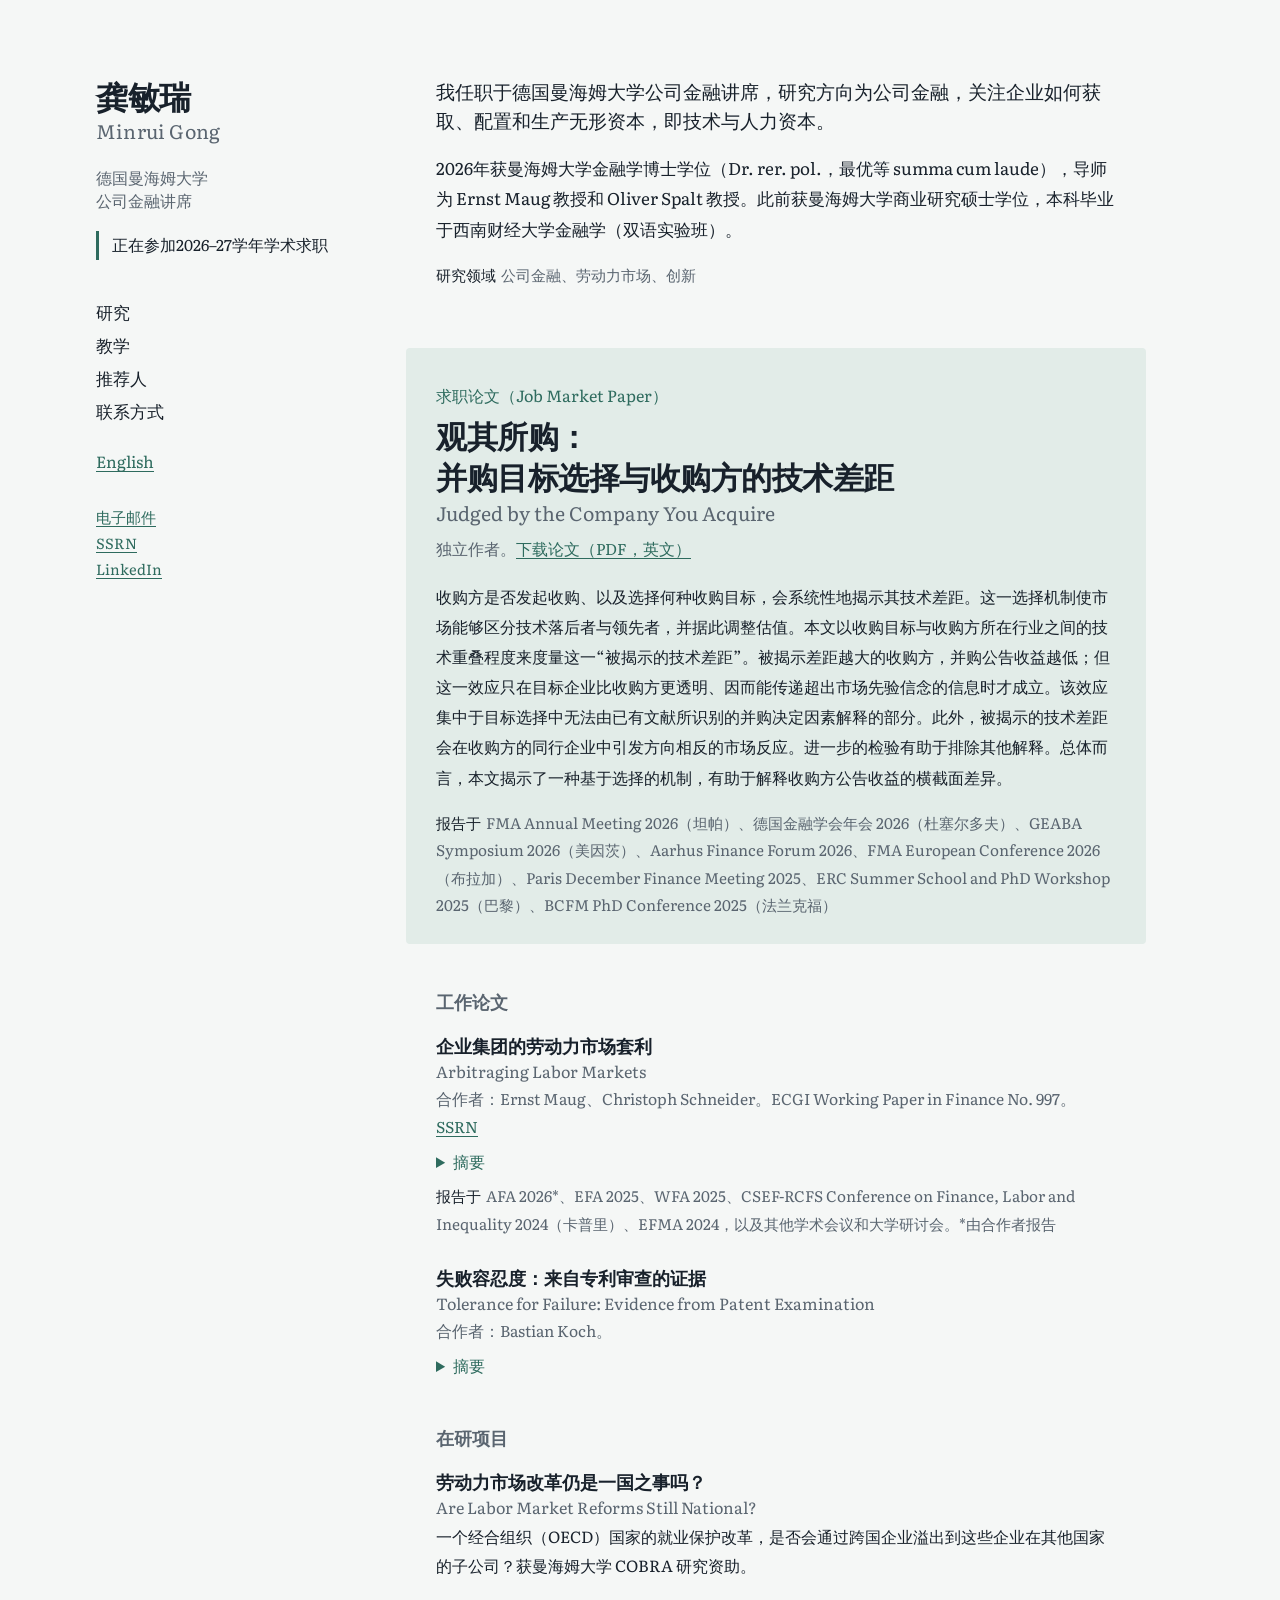
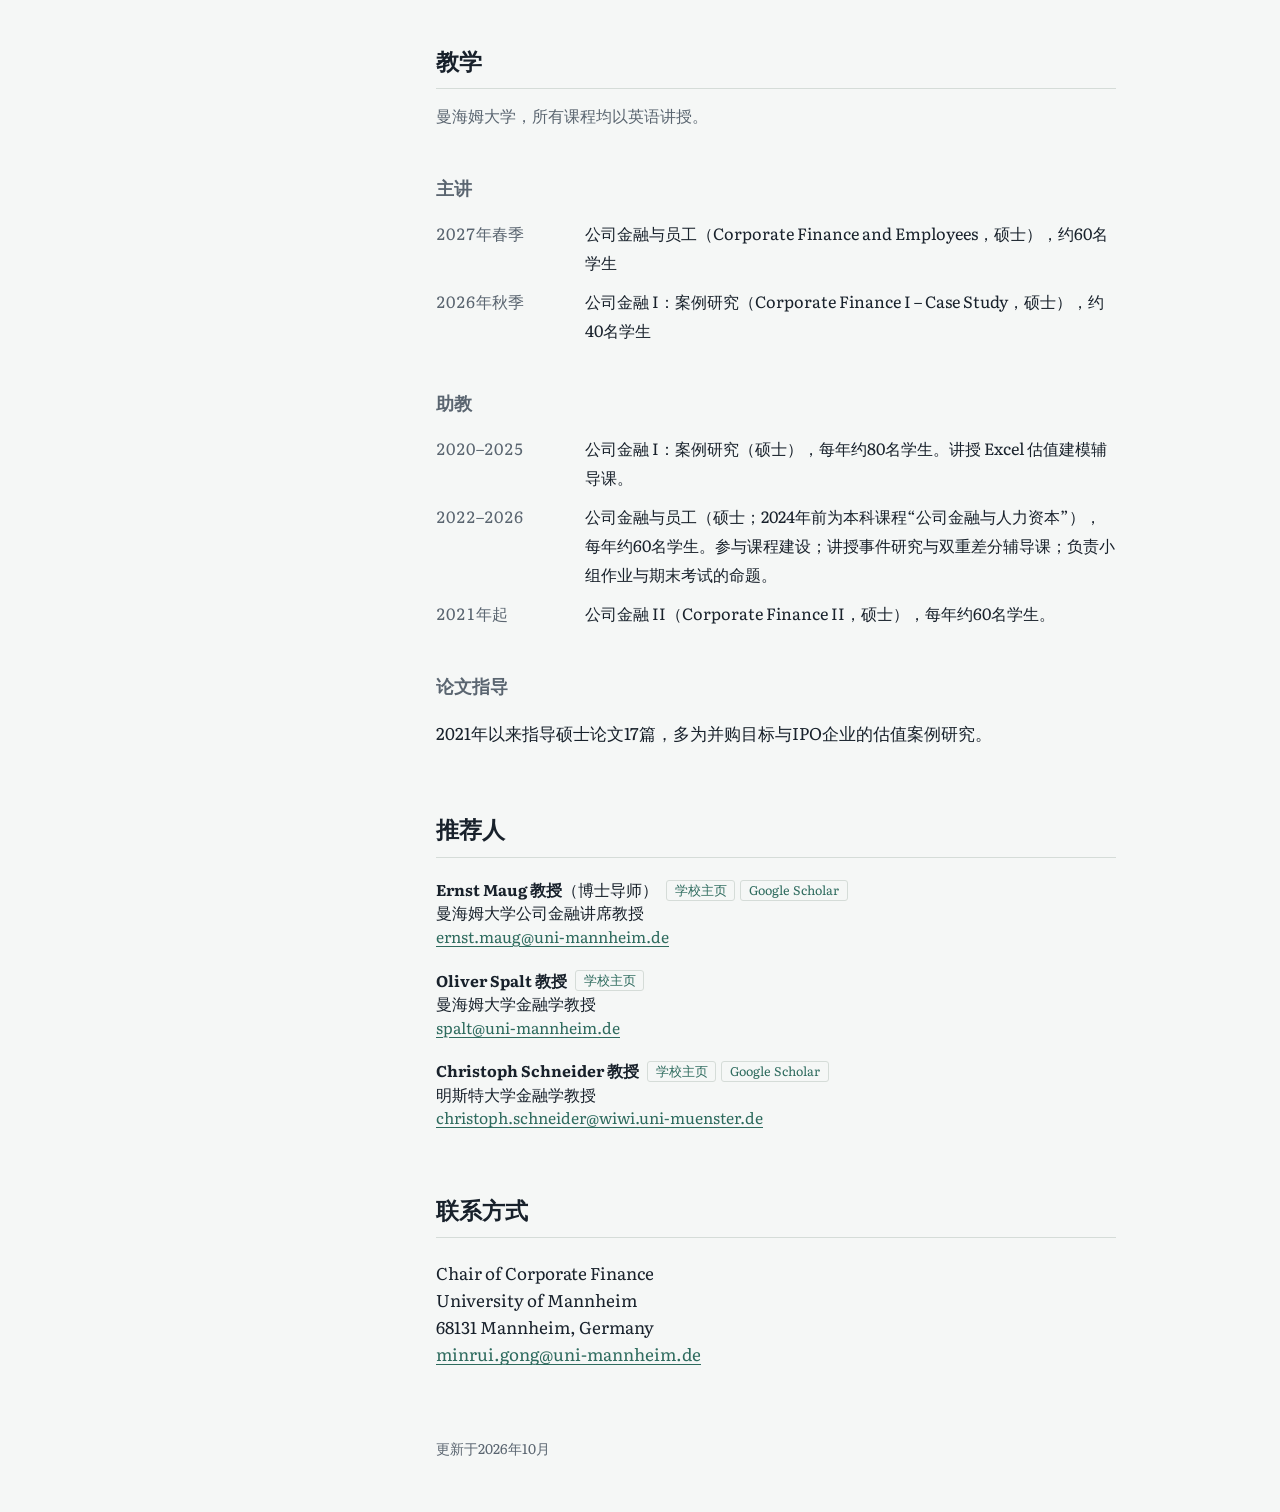
==== zh/index.html @ d91ee154 "References: show university page and Google Scholar as small tags Co-Authored-By: Claude Opus 5.5 <n" ====
<!doctype html>
<html lang="zh-Hans">
<head>
<meta charset="utf-8">
<meta name="viewport" content="width=device-width, initial-scale=1">
<title>龚敏瑞 Minrui Gong</title>
<meta name="description" content="龚敏瑞（Minrui Gong），德国曼海姆大学金融学博士，研究领域为公司金融、劳动力市场与创新。正在参加2026–27学年学术求职。">
<link rel="preload" href="../fonts/literata-roman.woff2" as="font" type="font/woff2" crossorigin>
<link rel="stylesheet" href="../style.css">
<link rel="alternate" hreflang="en" href="https://minruigong.com/">
<link rel="alternate" hreflang="zh-Hans" href="https://minruigong.com/zh/">
<link rel="icon" href="data:image/svg+xml,%3Csvg xmlns='http://www.w3.org/2000/svg' viewBox='0 0 32 32'%3E%3Crect width='32' height='32' rx='6' fill='%232E6B5E'/%3E%3Ctext x='16' y='22' font-family='Georgia,serif' font-size='17' fill='white' text-anchor='middle'%3EMG%3C/text%3E%3C/svg%3E">
</head>
<body>
<div class="page">

<header class="side">
  <h1 class="name">龚敏瑞 <span class="cjk" lang="en">Minrui Gong</span></h1>
  <p class="role">德国曼海姆大学<br>公司金融讲席</p>
  <p class="market">正在参加2026–27学年学术求职</p>
  <nav aria-label="页面导航">
    <ul>
      <li><a href="#research">研究</a></li>
      <li><a href="#teaching">教学</a></li>
      <li><a href="#references">推荐人</a></li>
      <li><a href="#contact">联系方式</a></li>
    </ul>
  </nav>
  <p class="lang"><a href="../" lang="en" hreflang="en">English</a></p>
  <ul class="links">
    <li><a href="mailto:minrui.gong@uni-mannheim.de">电子邮件</a></li>
    <li><a href="https://papers.ssrn.com/sol3/cf_dev/AbsByAuth.cfm?per_id=6864625">SSRN</a></li>
    <li><a href="https://www.linkedin.com/in/minrui-gong-683091206/">LinkedIn</a></li>
  </ul>
</header>

<main>

<section class="about" aria-label="简介">
  <p>我任职于德国曼海姆大学公司金融讲席，研究方向为公司金融，关注企业如何获取、配置和生产无形资本，即技术与人力资本。</p>
  <p>2026年获曼海姆大学金融学博士学位（Dr. rer. pol.，最优等 summa cum laude），导师为 Ernst Maug 教授和 Oliver Spalt 教授。此前获曼海姆大学商业研究硕士学位，本科毕业于西南财经大学金融学（双语实验班）。</p>
  <p class="fields"><span>研究领域</span>公司金融、劳动力市场、创新</p>
</section>

<section id="research" aria-labelledby="h-research">
  <h2 id="h-research" class="visually-hidden">研究</h2>

  <article class="jmp">
    <p class="jmp-tag">求职论文（Job Market Paper）</p>
    <h3 class="jmp-title"><a href="../jmp.pdf">观其所购：<br>并购目标选择与收购方的技术差距<span class="title-en" lang="en">Judged by the Company You Acquire</span></a></h3>
    <p class="paper-meta">独立作者。<a href="../jmp.pdf">下载论文（PDF，英文）</a></p>
    <p class="abstract">收购方是否发起收购、以及选择何种收购目标，会系统性地揭示其技术差距。这一选择机制使市场能够区分技术落后者与领先者，并据此调整估值。本文以收购目标与收购方所在行业之间的技术重叠程度来度量这一“被揭示的技术差距”。被揭示差距越大的收购方，并购公告收益越低；但这一效应只在目标企业比收购方更透明、因而能传递超出市场先验信念的信息时才成立。该效应集中于目标选择中无法由已有文献所识别的并购决定因素解释的部分。此外，被揭示的技术差距会在收购方的同行企业中引发方向相反的市场反应。进一步的检验有助于排除其他解释。总体而言，本文揭示了一种基于选择的机制，有助于解释收购方公告收益的横截面差异。</p>
    <p class="presented"><span>报告于</span>FMA Annual Meeting 2026（坦帕）、德国金融学会年会 2026（杜塞尔多夫）、GEABA Symposium 2026（美因茨）、Aarhus Finance Forum 2026、FMA European Conference 2026（布拉加）、Paris December Finance Meeting 2025、ERC Summer School and PhD Workshop 2025（巴黎）、BCFM PhD Conference 2025（法兰克福）</p>
  </article>

  <h3 class="group">工作论文</h3>

  <article class="paper">
    <h4><a href="https://papers.ssrn.com/sol3/papers.cfm?abstract_id=4885764">企业集团的劳动力市场套利<span class="title-en" lang="en">Arbitraging Labor Markets</span></a></h4>
    <p class="paper-meta">合作者：Ernst Maug、Christoph Schneider。ECGI Working Paper in Finance No. 997。<a href="https://papers.ssrn.com/sol3/papers.cfm?abstract_id=4885764">SSRN</a></p>
    <details>
      <summary>摘要</summary>
      <p>本文为企业在同一国家内多地经营提出了一个新的解释。研究发现，当同一企业集团中位于其他地方劳动力市场的成员企业能提供更好的劳动力供给、企业需求与当地劳动力之间更好的匹配以及更低的劳动力成本时，企业会将业务转移出去，自身增长也随之放缓。前两个因素比成本更为重要；因此，企业集团主要着眼于获取人力资本。业务转移集中于资产有形性较低的行业、高技能岗位以及管理职能分散的企业集团。地方劳动力市场条件的重要性与集聚经济相当，且与之相互独立。企业集团主要在各地之间转移的是岗位，而非员工。由此，它们在地方劳动力市场之间进行“套利”。</p>
    </details>
    <p class="presented"><span>报告于</span>AFA 2026*、EFA 2025、WFA 2025、CSEF-RCFS Conference on Finance, Labor and Inequality 2024（卡普里）、EFMA 2024，以及其他学术会议和大学研讨会。*由合作者报告</p>
  </article>

  <article class="paper">
    <h4>失败容忍度：来自专利审查的证据<span class="title-en" lang="en">Tolerance for Failure: Evidence from Patent Examination</span></h4>
    <p class="paper-meta">合作者：Bastian Koch。</p>
    <details>
      <summary>摘要</summary>
      <p>本文基于企业的专利申请历史，提出一种新的企业层面失败容忍度度量：在专利审查中，企业所能承受、且不致终止其创新序列的最大保护范围损失。失败容忍度更高的企业，其专利价值更高、被引次数更多、复杂程度更高，但失败的可能性也更大。与此同时，这些企业申请的专利更少、雇用的发明人更少，因此失败容忍度与创新总产出之间的关系并不确定。利用发明人跳槽事件，本文提供了因果证据，表明更高的失败容忍度能提升发明人的生产率。</p>
    </details>
  </article>

  <h3 class="group">在研项目</h3>

  <article class="paper">
    <h4>劳动力市场改革仍是一国之事吗？<span class="title-en" lang="en">Are Labor Market Reforms Still National?</span></h4>
    <p class="paper-short">一个经合组织（OECD）国家的就业保护改革，是否会通过跨国企业溢出到这些企业在其他国家的子公司？获曼海姆大学 COBRA 研究资助。</p>
  </article>
</section>

<section id="teaching" aria-labelledby="h-teaching">
  <h2 id="h-teaching">教学</h2>
  <p class="note">曼海姆大学，所有课程均以英语讲授。</p>

  <h3 class="group">主讲</h3>
  <dl class="entries">
    <dt>2027年春季</dt>
    <dd>公司金融与员工（Corporate Finance and Employees，硕士），约60名学生</dd>
    <dt>2026年秋季</dt>
    <dd>公司金融 I：案例研究（Corporate Finance I – Case Study，硕士），约40名学生</dd>
  </dl>

  <h3 class="group">助教</h3>
  <dl class="entries">
    <dt>2020–2025</dt>
    <dd>公司金融 I：案例研究（硕士），每年约80名学生。讲授 Excel 估值建模辅导课。</dd>
    <dt>2022–2026</dt>
    <dd>公司金融与员工（硕士；2024年前为本科课程“公司金融与人力资本”），每年约60名学生。参与课程建设；讲授事件研究与双重差分辅导课；负责小组作业与期末考试的命题。</dd>
    <dt>2021年起</dt>
    <dd>公司金融 II（Corporate Finance II，硕士），每年约60名学生。</dd>
  </dl>

  <h3 class="group">论文指导</h3>
  <p>2021年以来指导硕士论文17篇，多为并购目标与IPO企业的估值案例研究。</p>
</section>

<section id="references" aria-labelledby="h-references">
  <h2 id="h-references">推荐人</h2>
  <ul class="refs">
    <li>
      <strong>Ernst Maug 教授</strong>（博士导师） <span class="tags"><a class="tag" href="https://www.bwl.uni-mannheim.de/en/maug/team/prof-ernst-maug-phd/">学校主页</a><a class="tag" href="https://scholar.google.com/citations?user=LzCAT28AAAAJ&amp;hl=en">Google Scholar</a></span><br>
      曼海姆大学公司金融讲席教授<br>
      <a href="mailto:ernst.maug@uni-mannheim.de">ernst.maug@uni-mannheim.de</a>
    </li>
    <li>
      <strong>Oliver Spalt 教授</strong> <span class="tags"><a class="tag" href="https://www.bwl.uni-mannheim.de/en/spalt/team/prof-dr-oliver-spalt/">学校主页</a></span><br>
      曼海姆大学金融学教授<br>
      <a href="mailto:spalt@uni-mannheim.de">spalt@uni-mannheim.de</a>
    </li>
    <li>
      <strong>Christoph Schneider 教授</strong> <span class="tags"><a class="tag" href="https://www.wiwi.uni-muenster.de/fcm/en/card_21365/christoph-schneider">学校主页</a><a class="tag" href="https://scholar.google.com/citations?user=hVH-qeEAAAAJ&amp;hl=en">Google Scholar</a></span><br>
      明斯特大学金融学教授<br>
      <a href="mailto:christoph.schneider@wiwi.uni-muenster.de">christoph.schneider@wiwi.uni-muenster.de</a>
    </li>
  </ul>
</section>

<section id="contact" aria-labelledby="h-contact">
  <h2 id="h-contact">联系方式</h2>
  <address lang="en">
    Chair of Corporate Finance<br>
    University of Mannheim<br>
    68131 Mannheim, Germany<br>
    <a href="mailto:minrui.gong@uni-mannheim.de">minrui.gong@uni-mannheim.de</a>
  </address>
</section>

<footer>更新于2026年10月</footer>
</main>
</div>
</body>
</html>
---- style.css ----
/* Fonts are hosted on this site (no Google Fonts: they are blocked in mainland China). */
@font-face {
  font-family: "Literata";
  src: url("fonts/literata-roman.woff2") format("woff2");
  font-weight: 200 900;
  font-style: normal;
  font-display: swap;
}
@font-face {
  font-family: "Literata";
  src: url("fonts/literata-italic.woff2") format("woff2");
  font-weight: 200 900;
  font-style: italic;
  font-display: swap;
}

:root {
  --paper: #F5F7F6;
  --ink: #18212B;
  --muted: #5A6570;
  --rule: #D5DCD8;
  --jade: #2E6B5E;
  --jade-soft: #E2ECE8;
  --serif: "Literata", "Noto Serif SC", "Songti SC", "SimSun", Georgia, serif;
}
@media (prefers-color-scheme: dark) {
  :root {
    --paper: #151B20;
    --ink: #E3E8E6;
    --muted: #9AA6AE;
    --rule: #2D3740;
    --jade: #7FBFAE;
    --jade-soft: #1D2B2A;
  }
}

* { box-sizing: border-box; }

html { font-size: 106.25%; } /* 17px */
body {
  margin: 0;
  background: var(--paper);
  color: var(--ink);
  font-family: var(--serif);
  font-size: 1rem;
  line-height: 1.62;
  font-optical-sizing: auto;
  -webkit-text-size-adjust: 100%;
}

a { color: var(--jade); text-decoration-thickness: 1px; text-underline-offset: 0.18em; }
a:hover { text-decoration-thickness: 2px; }
a:focus-visible, summary:focus-visible { outline: 2px solid var(--jade); outline-offset: 3px; border-radius: 2px; }

.visually-hidden {
  position: absolute; width: 1px; height: 1px; overflow: hidden;
  clip: rect(0 0 0 0); white-space: nowrap;
}

/* Layout: a quiet column on the left, the papers on the right. */
.page {
  max-width: 68rem;
  margin: 0 auto;
  padding: 4.5rem 2rem 3rem;
  display: grid;
  grid-template-columns: 15rem minmax(0, 40rem);
  column-gap: 5rem;
}

.side { position: sticky; top: 4.5rem; align-self: start; }

.name {
  margin: 0;
  font-size: 1.9rem;
  line-height: 1.15;
  font-weight: 600;
  letter-spacing: -0.01em;
}
.name .cjk {
  display: block;
  margin-top: 0.35rem;
  font-size: 1.15rem;
  font-weight: 400;
  letter-spacing: 0.12em;
  color: var(--muted);
}
.role { margin: 1.4rem 0 0; color: var(--muted); font-size: 0.92rem; line-height: 1.5; }
.market {
  margin: 1.1rem 0 0;
  padding-left: 0.75rem;
  border-left: 3px solid var(--jade);
  font-size: 0.92rem;
  font-style: italic;
}

.side nav ul, .links { list-style: none; margin: 0; padding: 0; }
.side nav { margin-top: 2.2rem; }
.side nav li { margin: 0.15rem 0; }
.side nav a { color: var(--ink); text-decoration: none; }
.side nav a:hover { color: var(--jade); }
.lang { margin: 1.2rem 0 0; font-size: 0.95rem; }
.links { margin-top: 1.6rem; font-size: 0.86rem; line-height: 1.8; overflow-wrap: anywhere; }

main { min-width: 0; }

.about p { margin: 0 0 1rem; }
.about p:first-child { font-size: 1.12rem; line-height: 1.55; }
.fields, .presented { color: var(--muted); font-size: 0.9rem; }
.fields span, .presented span { font-style: italic; color: var(--ink); margin-right: 0.35em; }

section { margin-top: 3.5rem; }
section.about { margin-top: 0; }

h2 {
  margin: 0 0 1.2rem;
  font-size: 1.35rem;
  font-weight: 600;
  padding-bottom: 0.4rem;
  border-bottom: 1px solid var(--rule);
}
h3.group {
  margin: 2.4rem 0 0.9rem;
  font-size: 1.05rem;
  font-weight: 600;
  color: var(--muted);
}

/* The job market paper is the one loud element on the page. */
.jmp {
  margin: 0 -1.75rem;
  padding: 1.9rem 1.75rem 1.5rem;
  background: var(--jade-soft);
  border-radius: 4px;
}
.jmp-tag { margin: 0; font-style: italic; color: var(--jade); font-size: 0.95rem; }
.jmp-title {
  margin: 0.3rem 0 0.6rem;
  font-size: 2.15rem;
  line-height: 1.12;
  font-weight: 650;
  letter-spacing: -0.015em;
  text-wrap: balance;
}
.jmp-title a { color: var(--ink); text-decoration: none; }
.jmp-title a:hover { color: var(--jade); }
.jmp .abstract { margin: 1rem 0; font-size: 0.96rem; line-height: 1.68; hyphens: auto; }
.jmp .presented { margin: 0; }

.paper-meta { margin: 0; font-size: 0.92rem; color: var(--muted); }

.paper { margin-bottom: 1.6rem; }
.paper h4 { margin: 0 0 0.15rem; font-size: 1.08rem; font-weight: 600; line-height: 1.35; }
.paper h4 a { color: var(--ink); text-decoration: none; }
.paper h4 a:hover { color: var(--jade); }
.paper .presented { margin: 0.35rem 0 0; }
.paper-short { margin: 0.2rem 0 0; font-size: 0.95rem; }

details { margin-top: 0.35rem; font-size: 0.95rem; }
summary { cursor: pointer; color: var(--jade); width: fit-content; }
details p { margin: 0.5rem 0 0.4rem; line-height: 1.66; hyphens: auto; }

.note { margin: -0.4rem 0 0; color: var(--muted); font-size: 0.92rem; }

.entries {
  display: grid;
  grid-template-columns: 7.5rem 1fr;
  gap: 0.55rem 1.25rem;
  margin: 0;
  font-size: 0.96rem;
}
.entries dt { color: var(--muted); font-variant-numeric: tabular-nums; }
.entries dd { margin: 0; }

.refs {
  list-style: none; margin: 0; padding: 0;
  display: grid; gap: 1.2rem;
  font-size: 0.92rem; line-height: 1.5;
}
.refs a { overflow-wrap: anywhere; }
.tags { display: inline-flex; flex-wrap: wrap; gap: 0.3rem; margin-left: 0.3rem; vertical-align: 0.08em; }
.tag {
  font-size: 0.74rem; line-height: 1.5;
  padding: 0 0.45rem;
  border: 1px solid var(--rule);
  border-radius: 3px;
  color: var(--jade);
  text-decoration: none;
  white-space: nowrap;
}
.tag:hover { border-color: var(--jade); background: var(--jade-soft); }

address { font-style: normal; line-height: 1.6; }

footer { margin-top: 4rem; font-size: 0.82rem; color: var(--muted); }

/* Chinese page: Latin text stays in Literata; Chinese falls back to the reader's system sans-serif,
   which reads better on screen than system Songti (e.g. SimSun on Windows). */
html:lang(zh-Hans) body {
  font-family: "Literata", "PingFang SC", "Hiragino Sans GB", "Microsoft YaHei", "Noto Sans SC", "Source Han Sans SC", sans-serif;
  line-height: 1.8;
  text-align: left;
}
html:lang(zh-Hans) .jmp .abstract, html:lang(zh-Hans) details p { line-height: 1.85; hyphens: manual; }
/* Slanted Chinese characters look broken, so labels stay upright on the Chinese page. */
html:lang(zh-Hans) .jmp-tag, html:lang(zh-Hans) .market,
html:lang(zh-Hans) .fields span, html:lang(zh-Hans) .presented span { font-style: normal; }
html:lang(zh-Hans) .name .cjk { letter-spacing: 0.01em; }
html:lang(zh-Hans) .jmp-title { font-size: 1.85rem; line-height: 1.3; }
.title-en { display: block; margin-top: 0.2rem; font-size: 0.62em; font-weight: 400; color: var(--muted); letter-spacing: 0; }
.paper h4 .title-en { font-size: 0.88em; }

/* Phones and narrow windows: one column, the sidebar becomes a header. */
@media (max-width: 52rem) {
  .page { display: block; padding: 2.25rem 1rem 2rem; }
  .side { position: static; margin-bottom: 2.25rem; }
  .name { font-size: 1.7rem; }
  .side nav { margin-top: 1.2rem; }
  .side nav ul { display: flex; flex-wrap: wrap; gap: 0.2rem 1.1rem; }
  .links { margin-top: 0.8rem; }
  .jmp { margin: 0 -1rem; padding: 1.5rem 1rem 1.25rem; border-radius: 0; }
  .jmp-title { font-size: 1.75rem; }
  .entries { grid-template-columns: 1fr; gap: 0.1rem; }
  .entries dd { margin-bottom: 0.7rem; }
}

@media print {
  .side nav, details summary { display: none; }
  details p { display: block; }
  .page { display: block; }
}
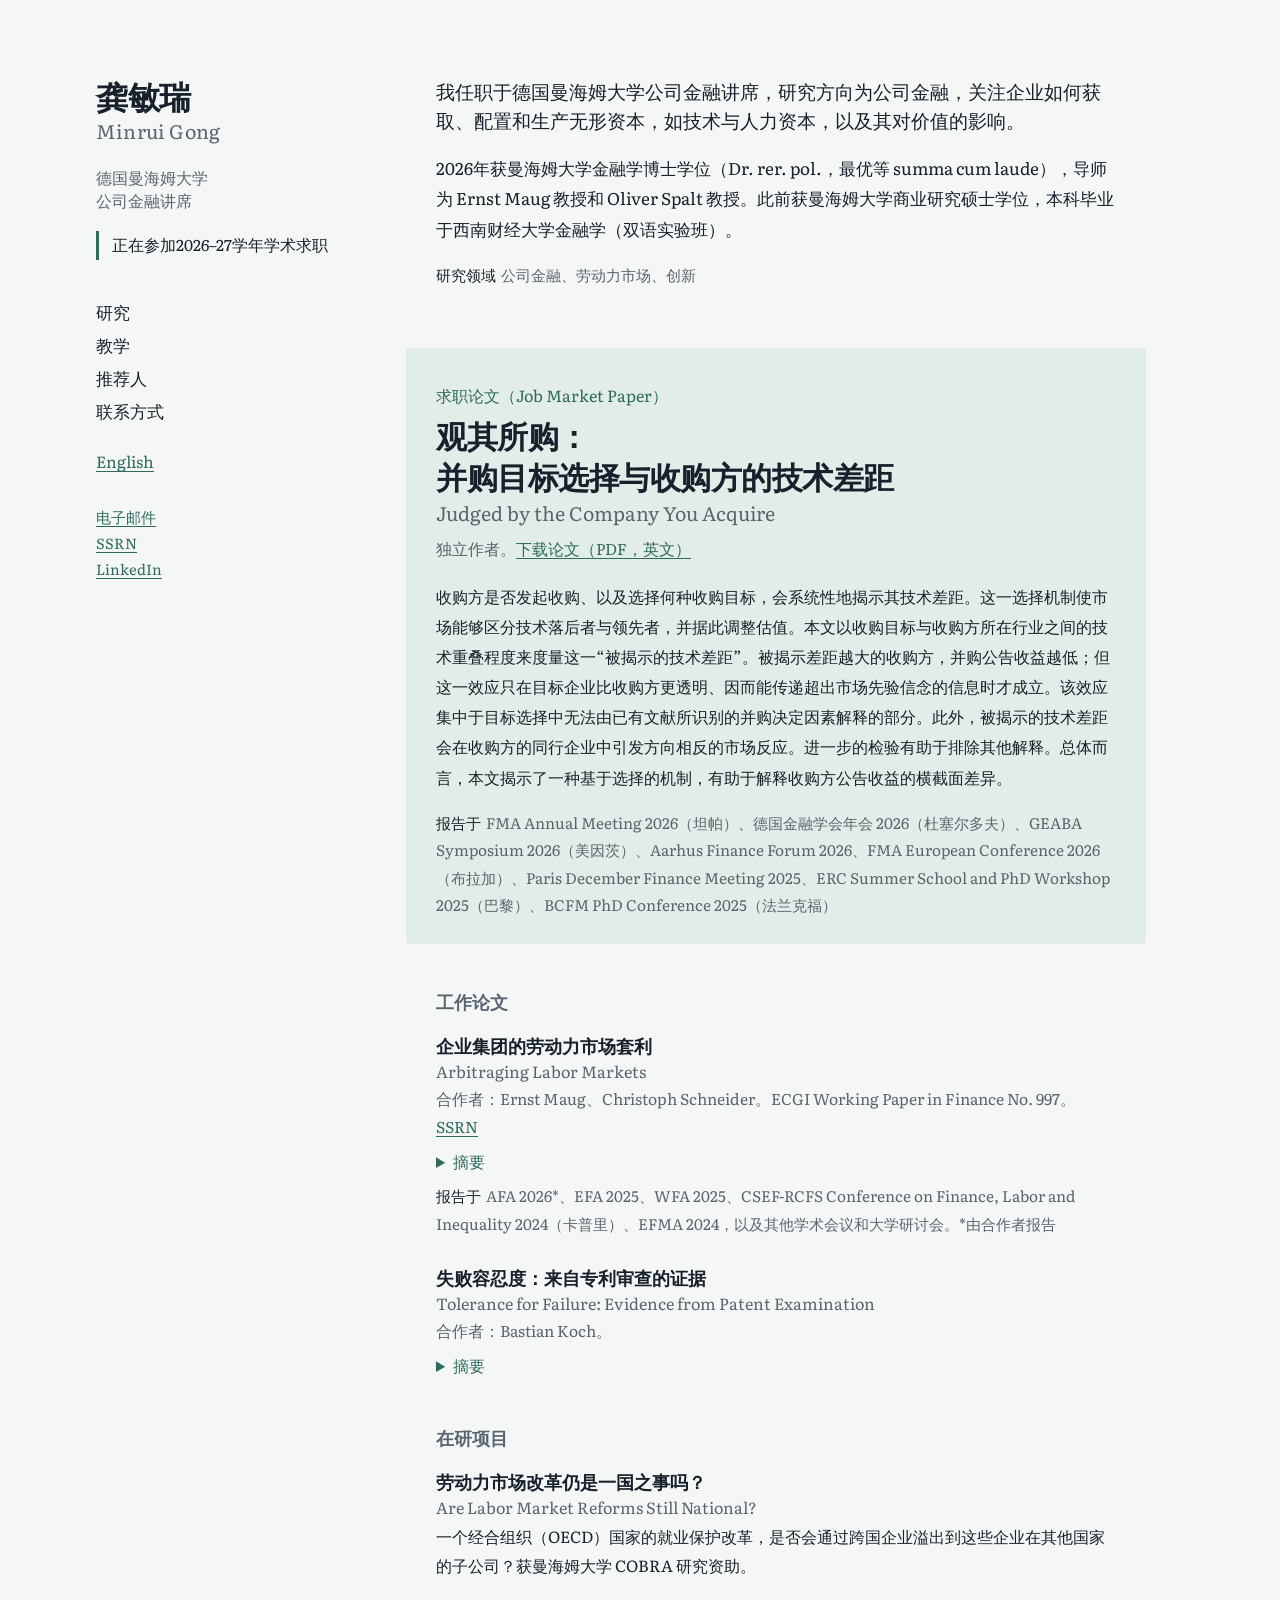
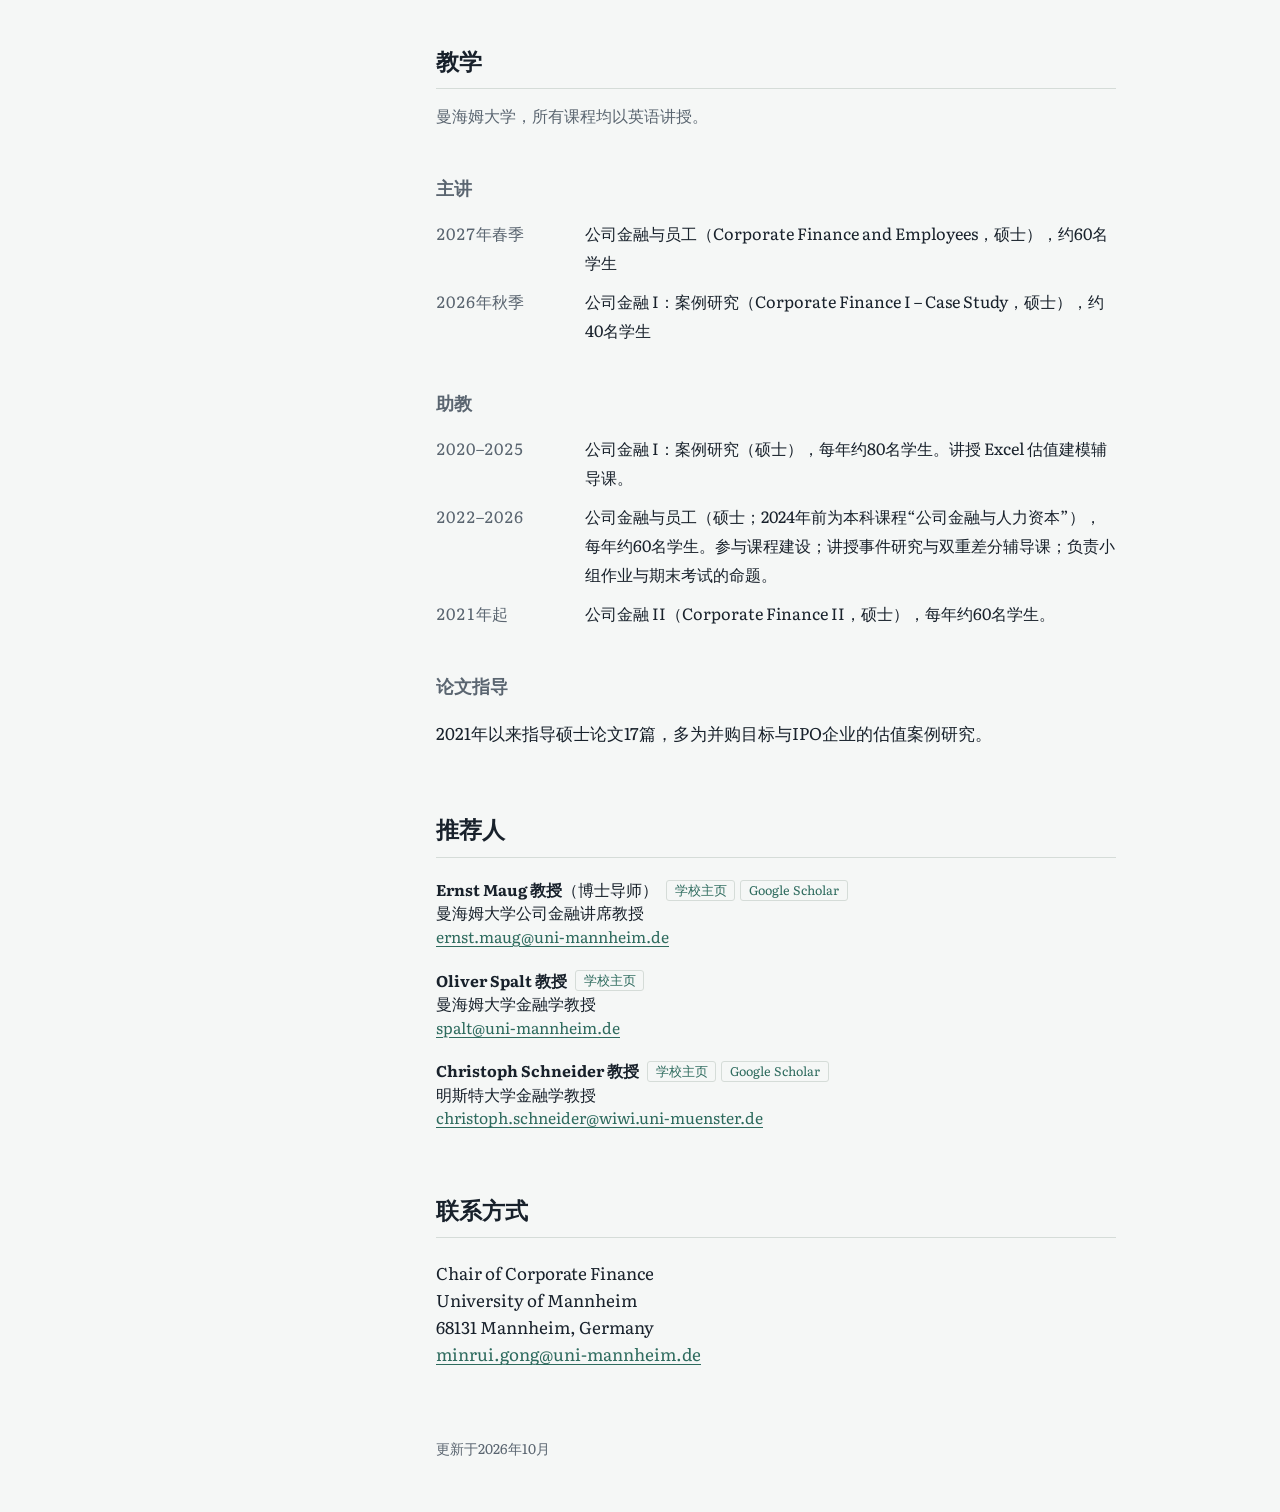
==== commit 861efb50: "Revise research summary (both languages) Co-Authored-By: Claude Opus 5.5 <noreply@anthropic.com> Cla" ====
--- a/zh/index.html
+++ b/zh/index.html
@@ -37,7 +37,7 @@
 <main>
 
 <section class="about" aria-label="简介">
-  <p>我任职于德国曼海姆大学公司金融讲席，研究方向为公司金融，关注企业如何获取、配置和生产无形资本，即技术与人力资本。</p>
+  <p>我任职于德国曼海姆大学公司金融讲席，研究方向为公司金融，关注企业如何获取、配置和生产无形资本，如技术与人力资本，以及其对价值的影响。</p>
   <p>2026年获曼海姆大学金融学博士学位（Dr. rer. pol.，最优等 summa cum laude），导师为 Ernst Maug 教授和 Oliver Spalt 教授。此前获曼海姆大学商业研究硕士学位，本科毕业于西南财经大学金融学（双语实验班）。</p>
   <p class="fields"><span>研究领域</span>公司金融、劳动力市场、创新</p>
 </section>
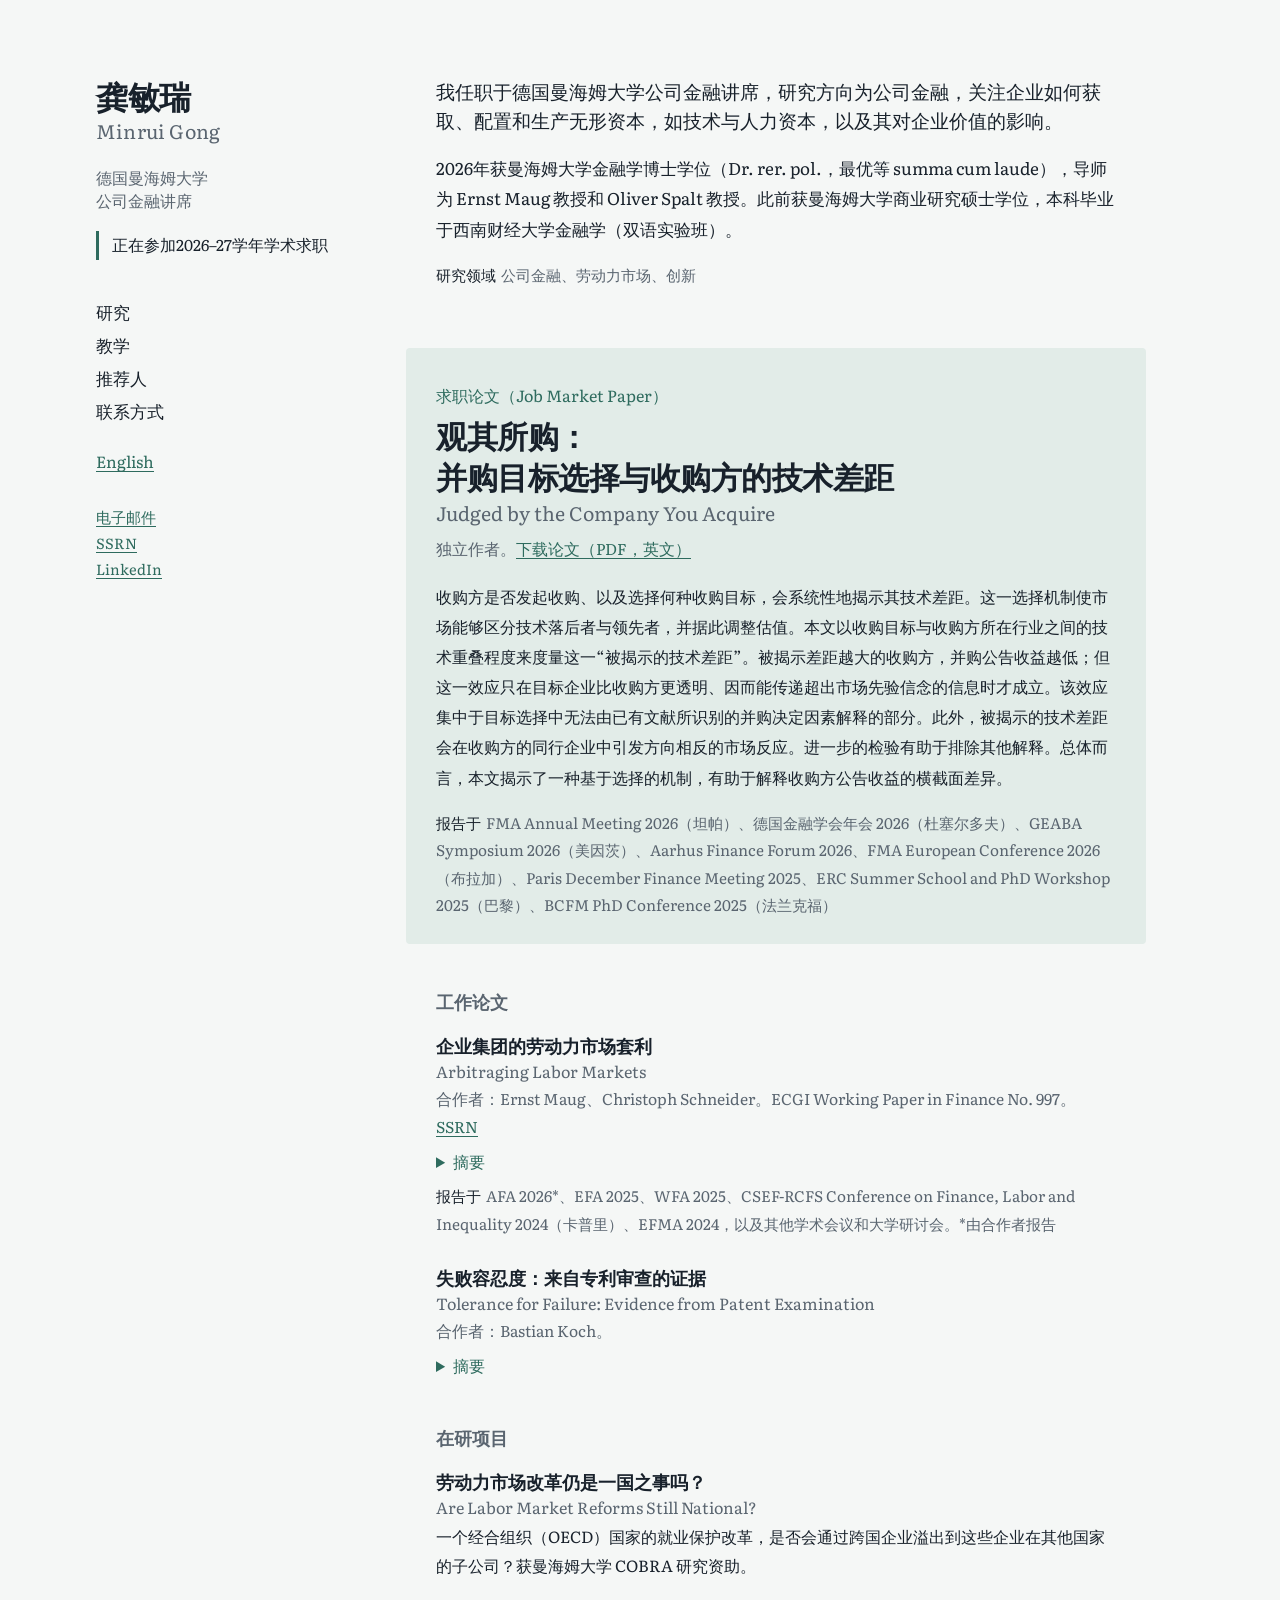
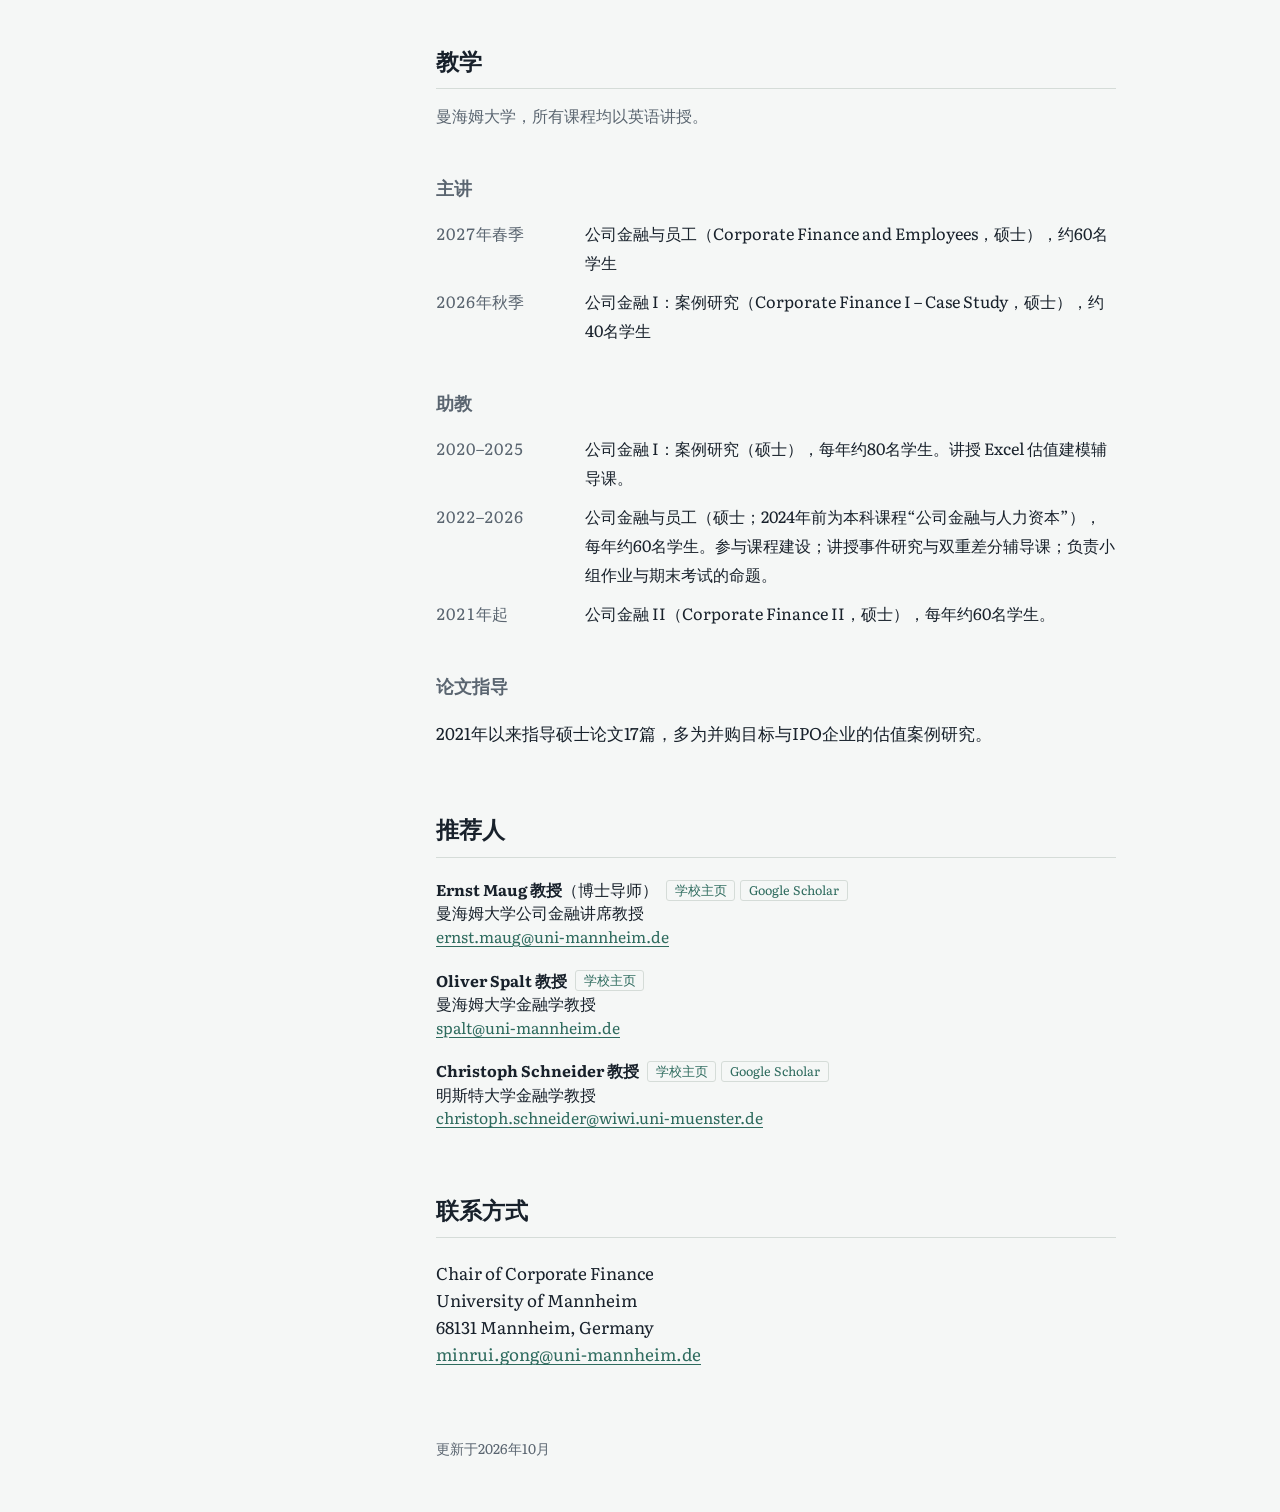
==== commit 71b5ff8c: "Research summary: name firm value explicitly Co-Authored-By: Claude Opus 5.5 <noreply@anthropic.com>" ====
--- a/zh/index.html
+++ b/zh/index.html
@@ -37,7 +37,7 @@
 <main>
 
 <section class="about" aria-label="简介">
-  <p>我任职于德国曼海姆大学公司金融讲席，研究方向为公司金融，关注企业如何获取、配置和生产无形资本，如技术与人力资本，以及其对价值的影响。</p>
+  <p>我任职于德国曼海姆大学公司金融讲席，研究方向为公司金融，关注企业如何获取、配置和生产无形资本，如技术与人力资本，以及其对企业价值的影响。</p>
   <p>2026年获曼海姆大学金融学博士学位（Dr. rer. pol.，最优等 summa cum laude），导师为 Ernst Maug 教授和 Oliver Spalt 教授。此前获曼海姆大学商业研究硕士学位，本科毕业于西南财经大学金融学（双语实验班）。</p>
   <p class="fields"><span>研究领域</span>公司金融、劳动力市场、创新</p>
 </section>
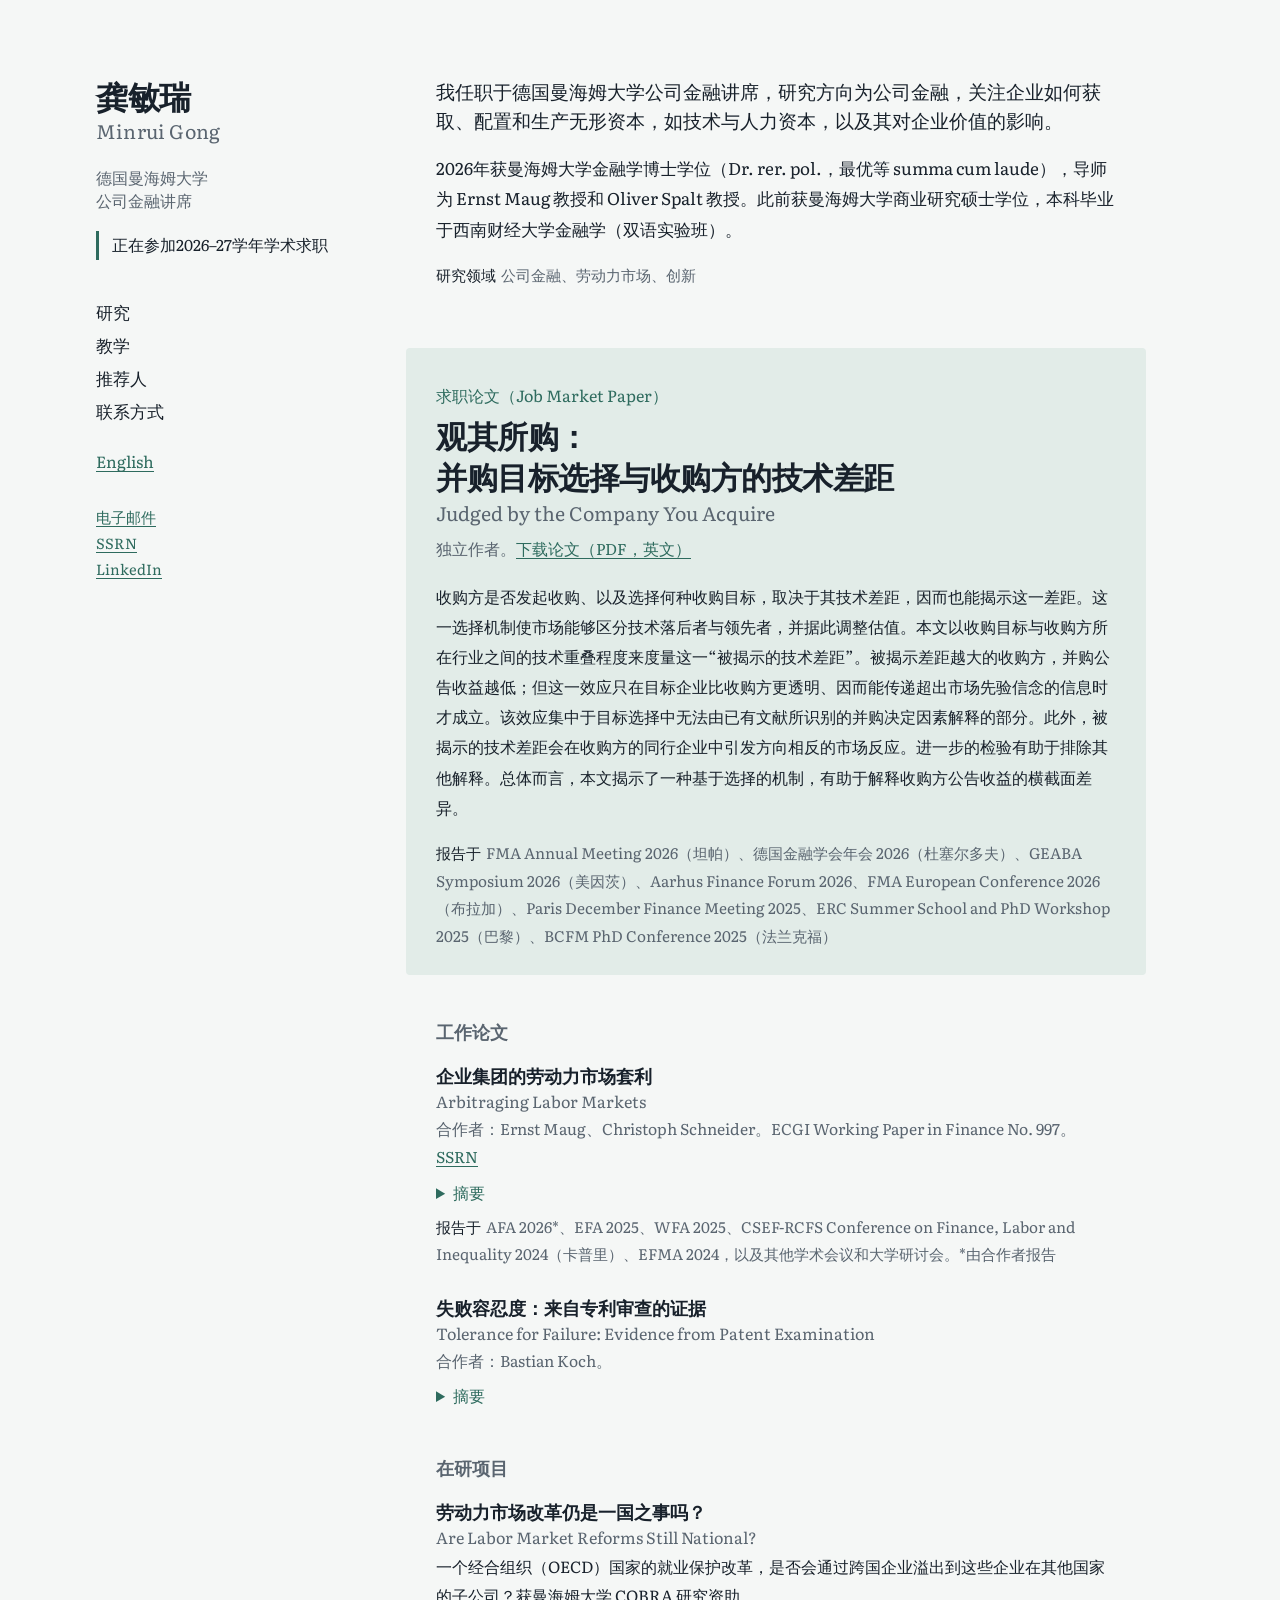
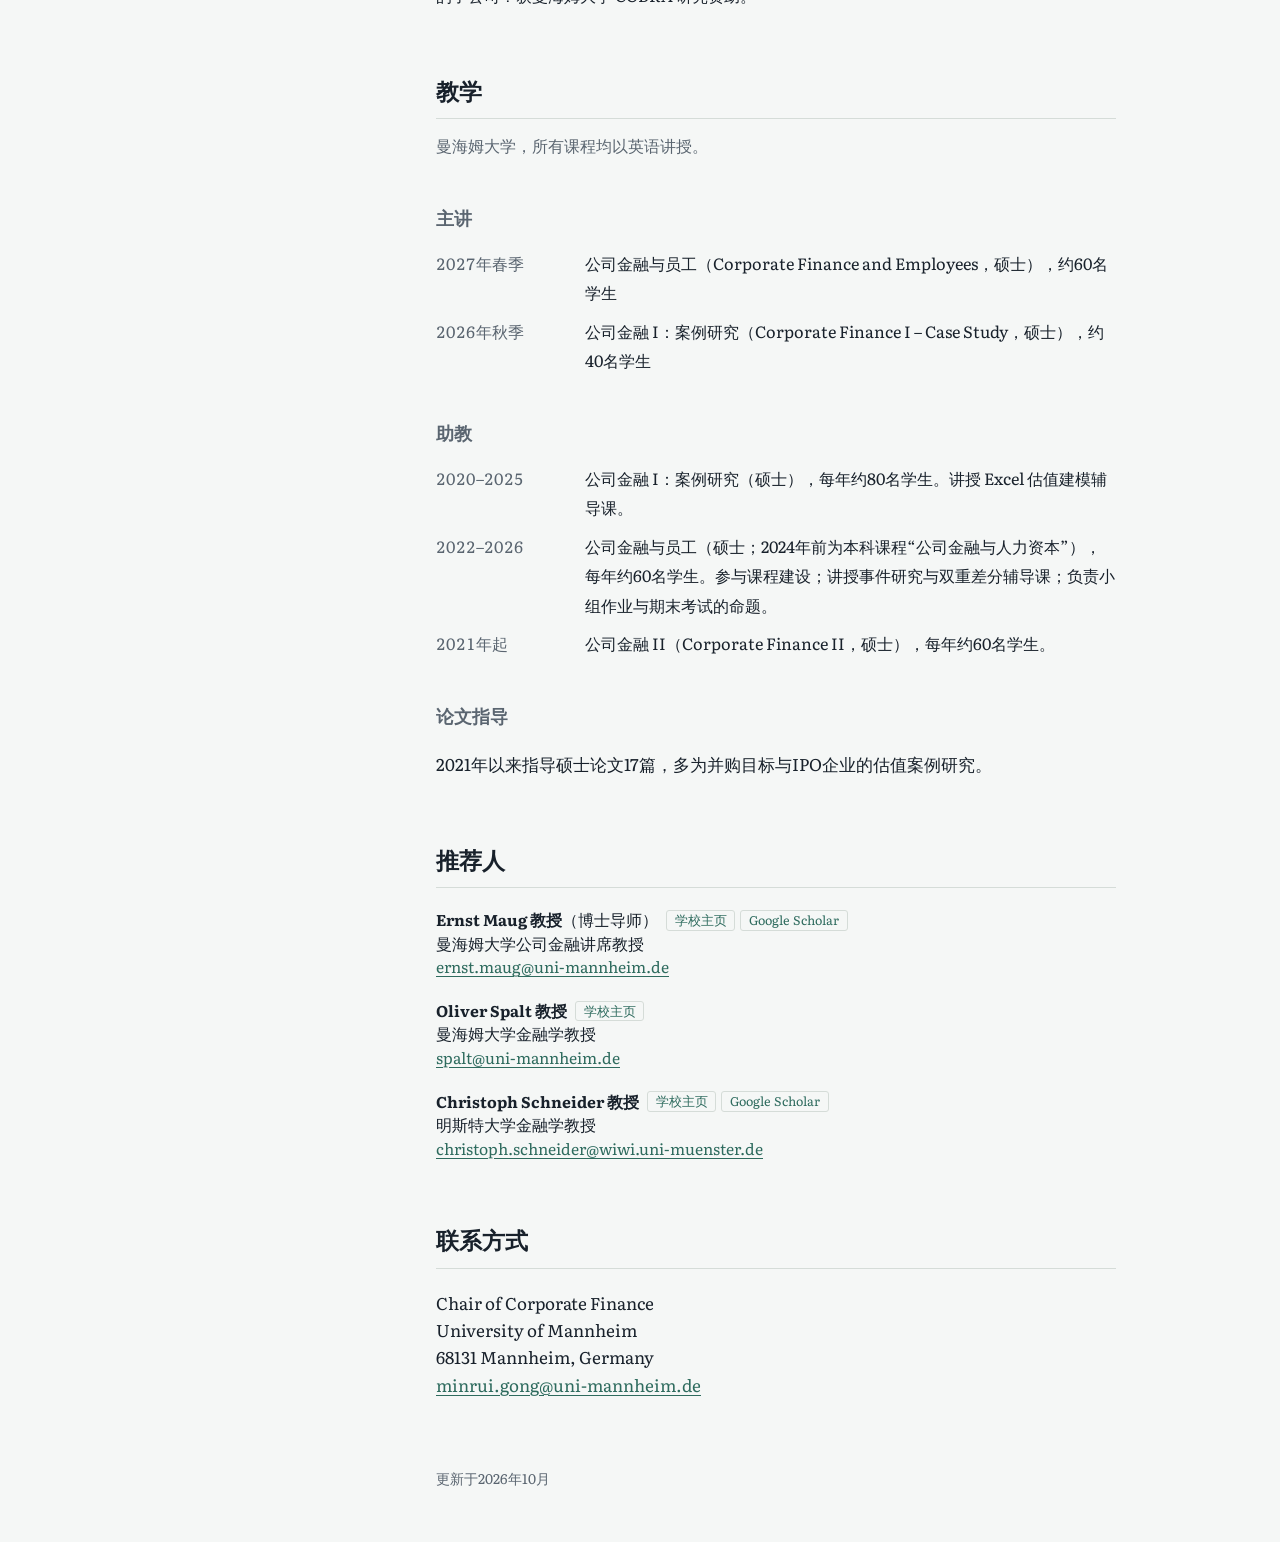
==== commit b2f588cc: "JMP abstract: revise first sentence Co-Authored-By: Claude Opus 5.5 <noreply@anthropic.com> Claude-S" ====
--- a/zh/index.html
+++ b/zh/index.html
@@ -49,7 +49,7 @@
     <p class="jmp-tag">求职论文（Job Market Paper）</p>
     <h3 class="jmp-title"><a href="../jmp.pdf">观其所购：<br>并购目标选择与收购方的技术差距<span class="title-en" lang="en">Judged by the Company You Acquire</span></a></h3>
     <p class="paper-meta">独立作者。<a href="../jmp.pdf">下载论文（PDF，英文）</a></p>
-    <p class="abstract">收购方是否发起收购、以及选择何种收购目标，会系统性地揭示其技术差距。这一选择机制使市场能够区分技术落后者与领先者，并据此调整估值。本文以收购目标与收购方所在行业之间的技术重叠程度来度量这一“被揭示的技术差距”。被揭示差距越大的收购方，并购公告收益越低；但这一效应只在目标企业比收购方更透明、因而能传递超出市场先验信念的信息时才成立。该效应集中于目标选择中无法由已有文献所识别的并购决定因素解释的部分。此外，被揭示的技术差距会在收购方的同行企业中引发方向相反的市场反应。进一步的检验有助于排除其他解释。总体而言，本文揭示了一种基于选择的机制，有助于解释收购方公告收益的横截面差异。</p>
+    <p class="abstract">收购方是否发起收购、以及选择何种收购目标，取决于其技术差距，因而也能揭示这一差距。这一选择机制使市场能够区分技术落后者与领先者，并据此调整估值。本文以收购目标与收购方所在行业之间的技术重叠程度来度量这一“被揭示的技术差距”。被揭示差距越大的收购方，并购公告收益越低；但这一效应只在目标企业比收购方更透明、因而能传递超出市场先验信念的信息时才成立。该效应集中于目标选择中无法由已有文献所识别的并购决定因素解释的部分。此外，被揭示的技术差距会在收购方的同行企业中引发方向相反的市场反应。进一步的检验有助于排除其他解释。总体而言，本文揭示了一种基于选择的机制，有助于解释收购方公告收益的横截面差异。</p>
     <p class="presented"><span>报告于</span>FMA Annual Meeting 2026（坦帕）、德国金融学会年会 2026（杜塞尔多夫）、GEABA Symposium 2026（美因茨）、Aarhus Finance Forum 2026、FMA European Conference 2026（布拉加）、Paris December Finance Meeting 2025、ERC Summer School and PhD Workshop 2025（巴黎）、BCFM PhD Conference 2025（法兰克福）</p>
   </article>
 
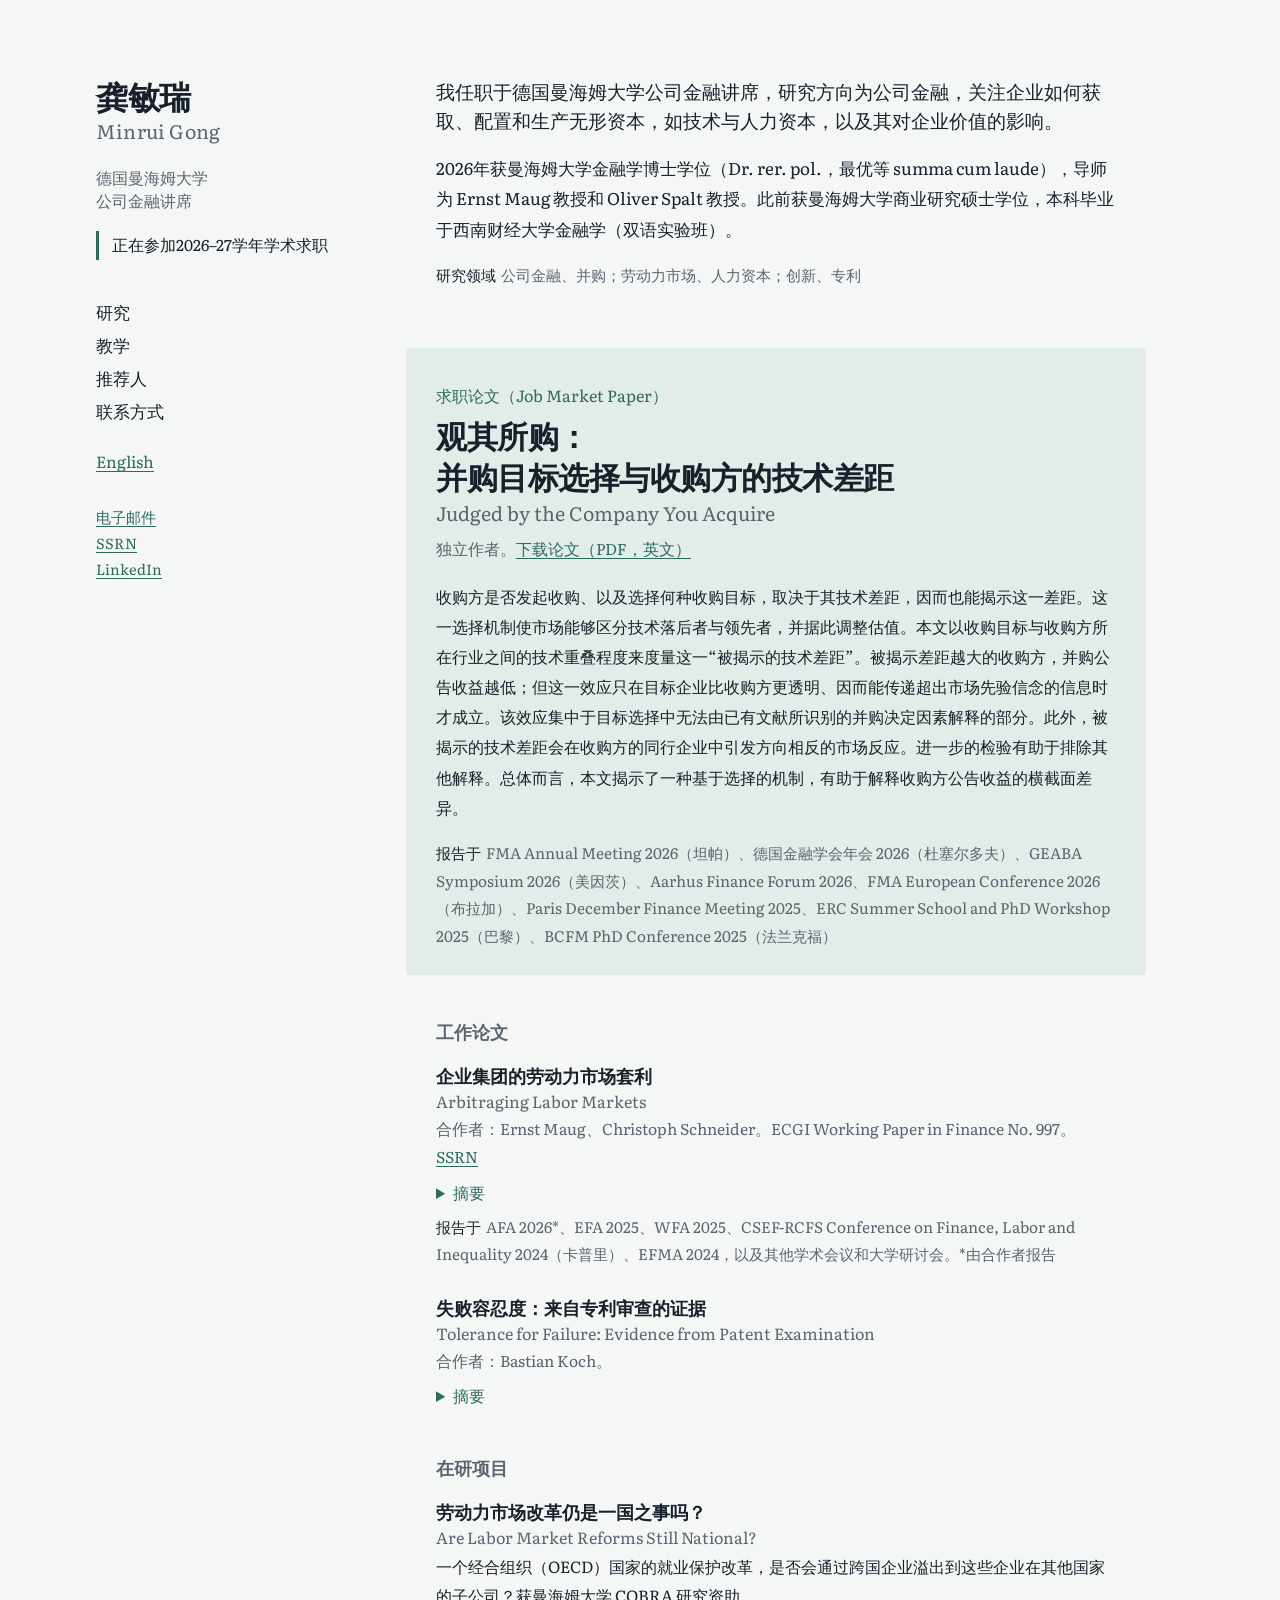
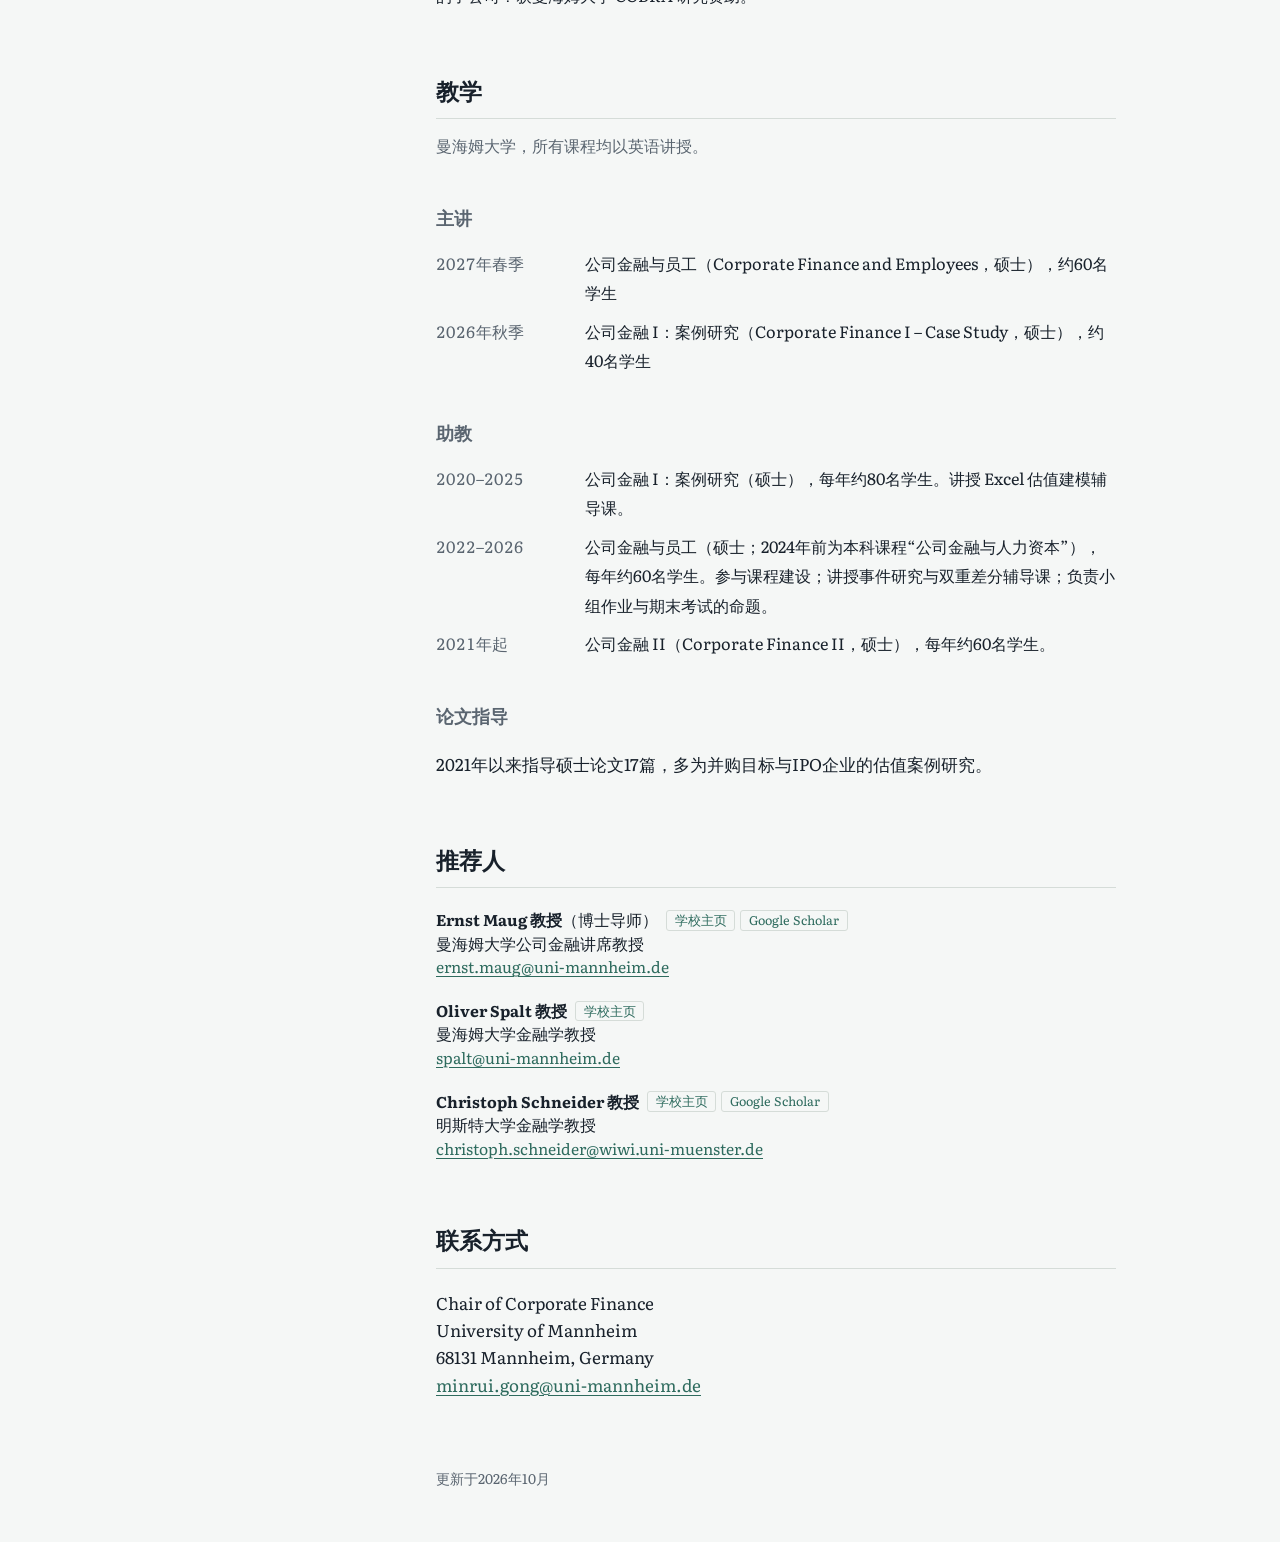
==== commit 07b3b26a: "Fields: match the CV Co-Authored-By: Claude Opus 5.5 <noreply@anthropic.com> Claude-Session: https:/" ====
--- a/zh/index.html
+++ b/zh/index.html
@@ -39,7 +39,7 @@
 <section class="about" aria-label="简介">
   <p>我任职于德国曼海姆大学公司金融讲席，研究方向为公司金融，关注企业如何获取、配置和生产无形资本，如技术与人力资本，以及其对企业价值的影响。</p>
   <p>2026年获曼海姆大学金融学博士学位（Dr. rer. pol.，最优等 summa cum laude），导师为 Ernst Maug 教授和 Oliver Spalt 教授。此前获曼海姆大学商业研究硕士学位，本科毕业于西南财经大学金融学（双语实验班）。</p>
-  <p class="fields"><span>研究领域</span>公司金融、劳动力市场、创新</p>
+  <p class="fields"><span>研究领域</span>公司金融、并购；劳动力市场、人力资本；创新、专利</p>
 </section>
 
 <section id="research" aria-labelledby="h-research">
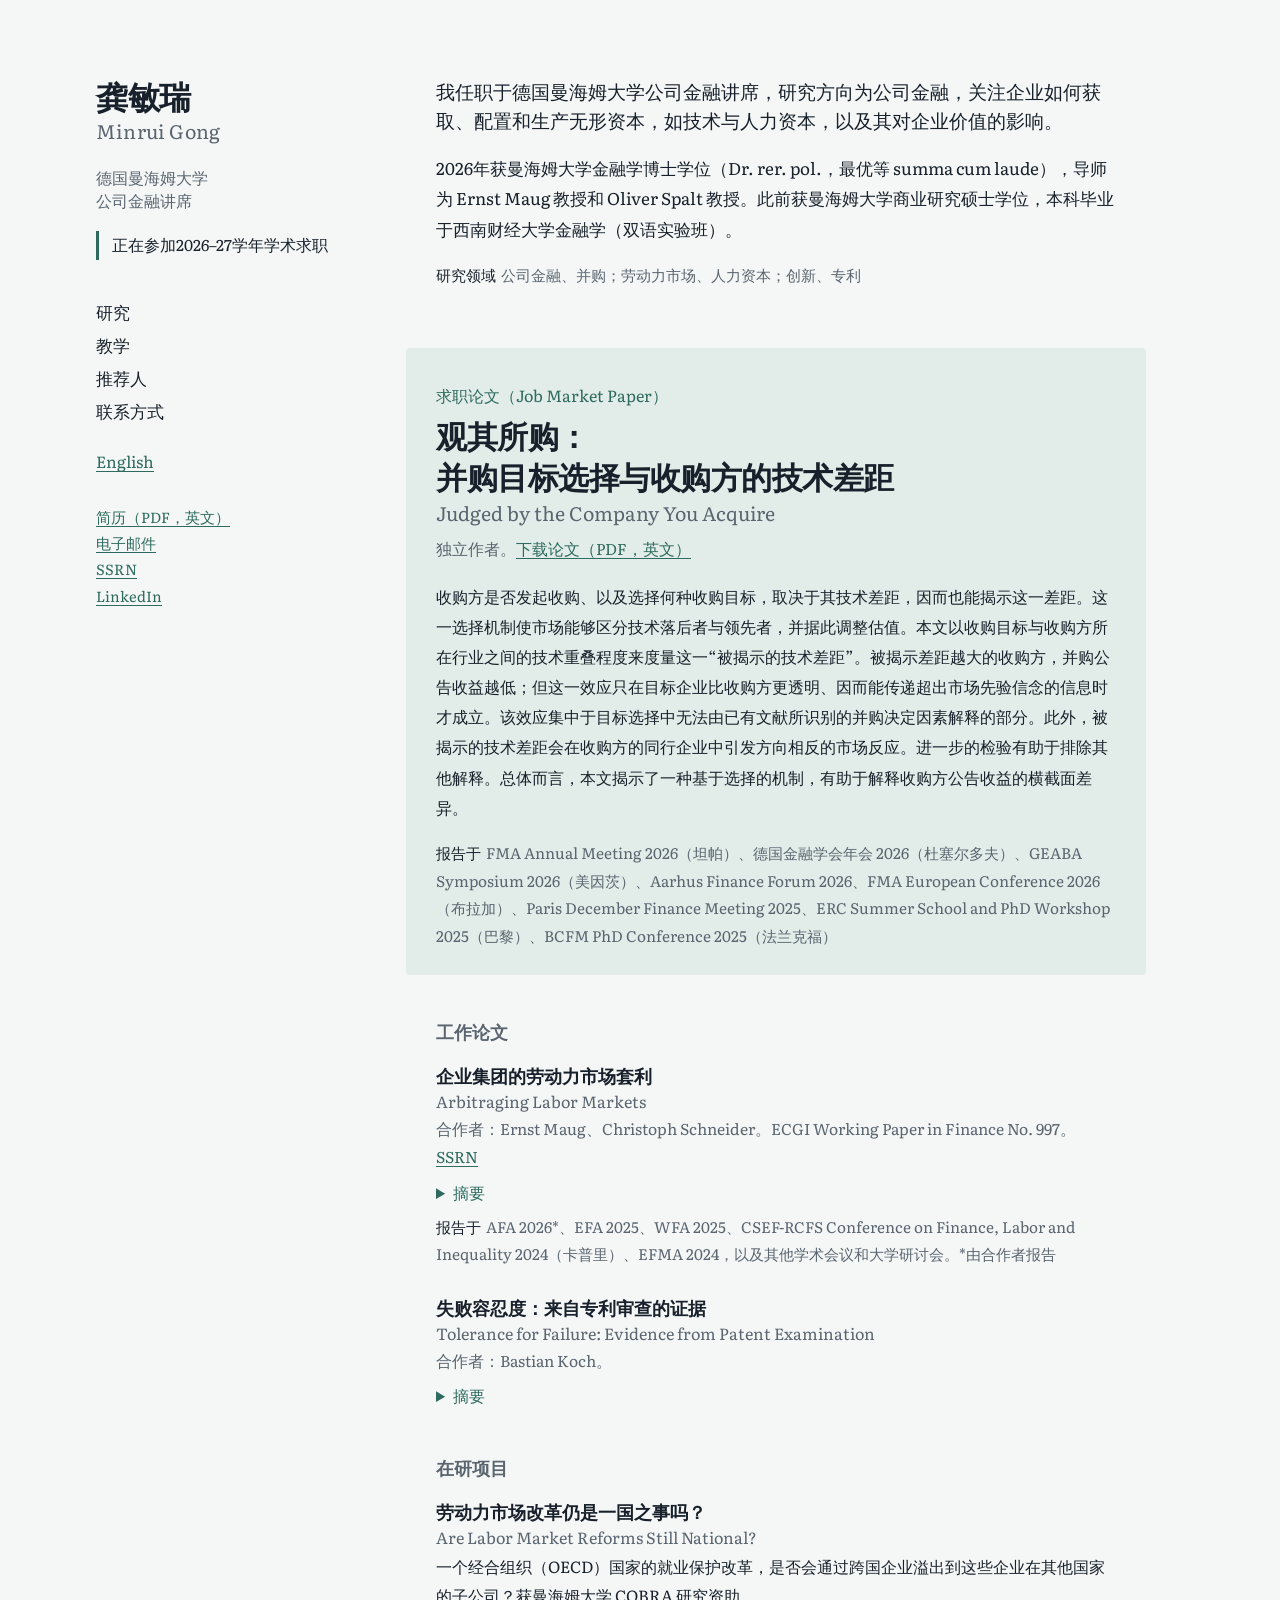
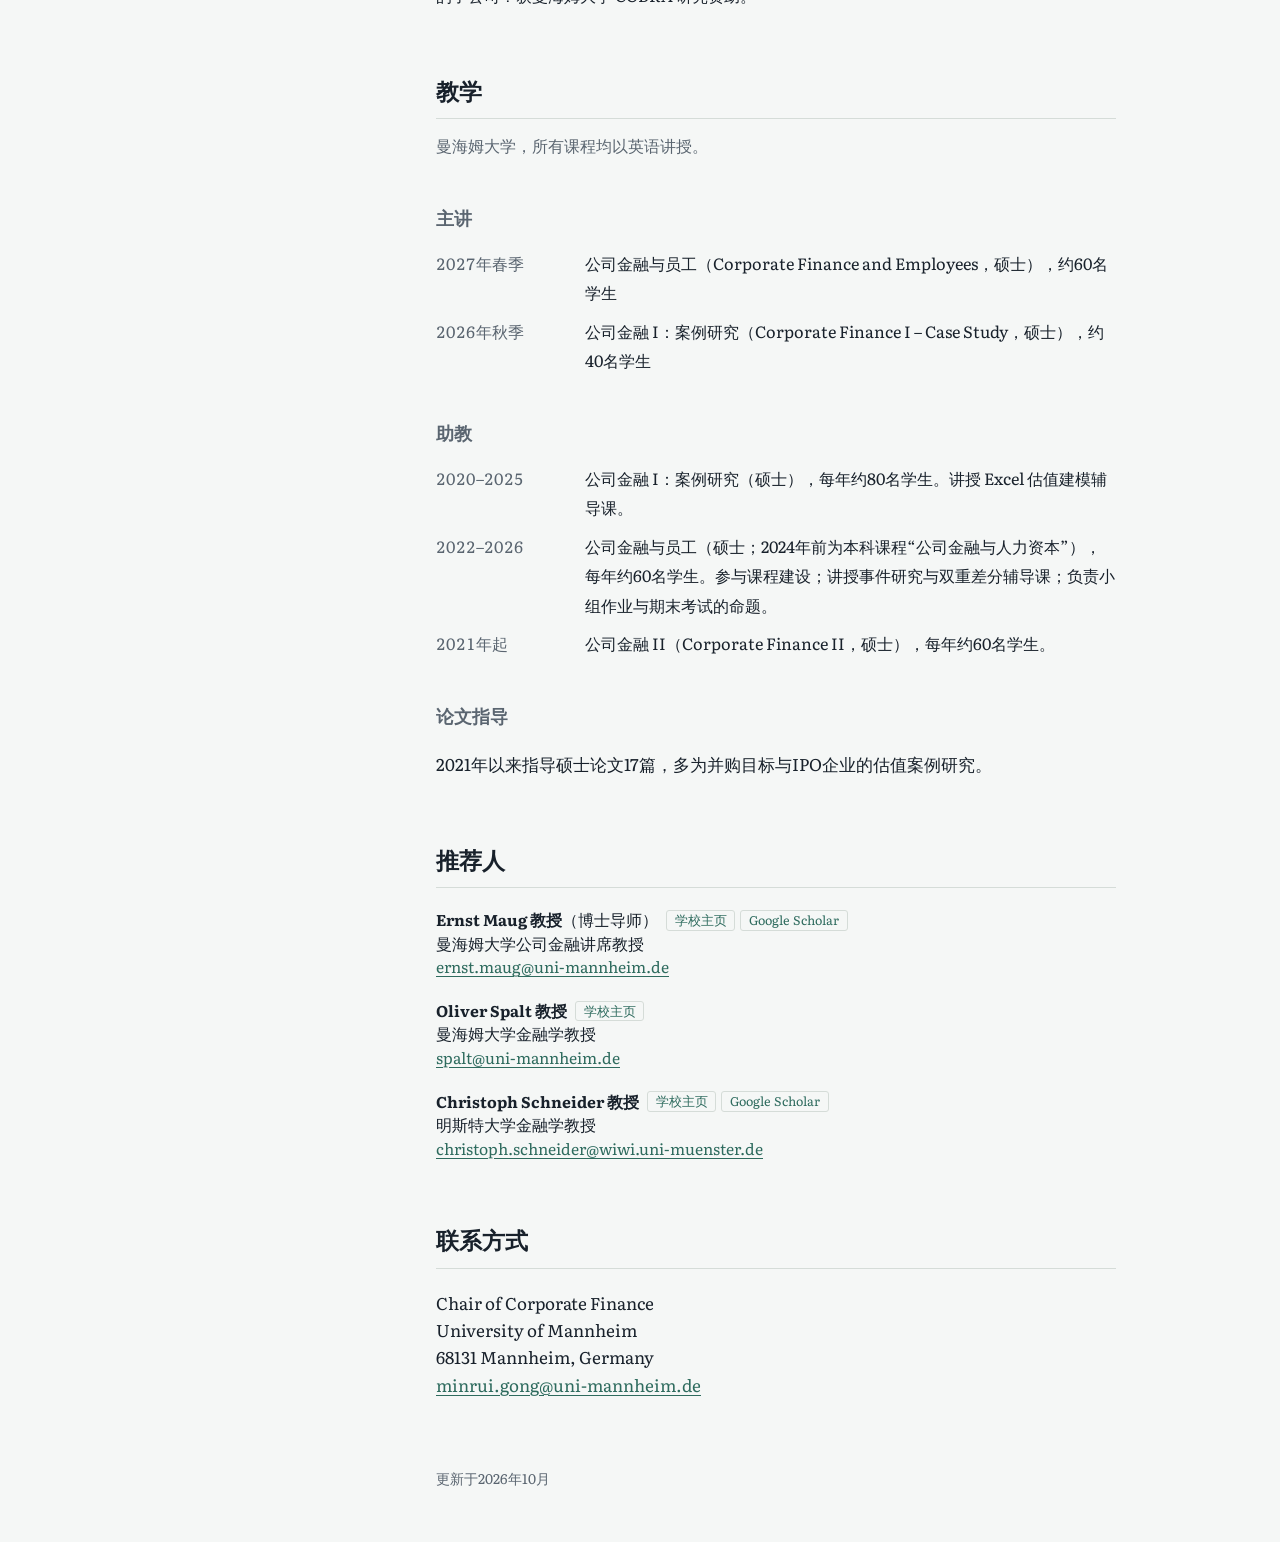
==== commit 4b79fd5d: "Add CV (PDF) and link it from both language versions Co-Authored-By: Claude Opus 5.5 <noreply@anthro" ====
--- a/zh/index.html
+++ b/zh/index.html
@@ -28,6 +28,7 @@
   </nav>
   <p class="lang"><a href="../" lang="en" hreflang="en">English</a></p>
   <ul class="links">
+    <li><a href="../cv.pdf">简历（PDF，英文）</a></li>
     <li><a href="mailto:minrui.gong@uni-mannheim.de">电子邮件</a></li>
     <li><a href="https://papers.ssrn.com/sol3/cf_dev/AbsByAuth.cfm?per_id=6864625">SSRN</a></li>
     <li><a href="https://www.linkedin.com/in/minrui-gong-683091206/">LinkedIn</a></li>
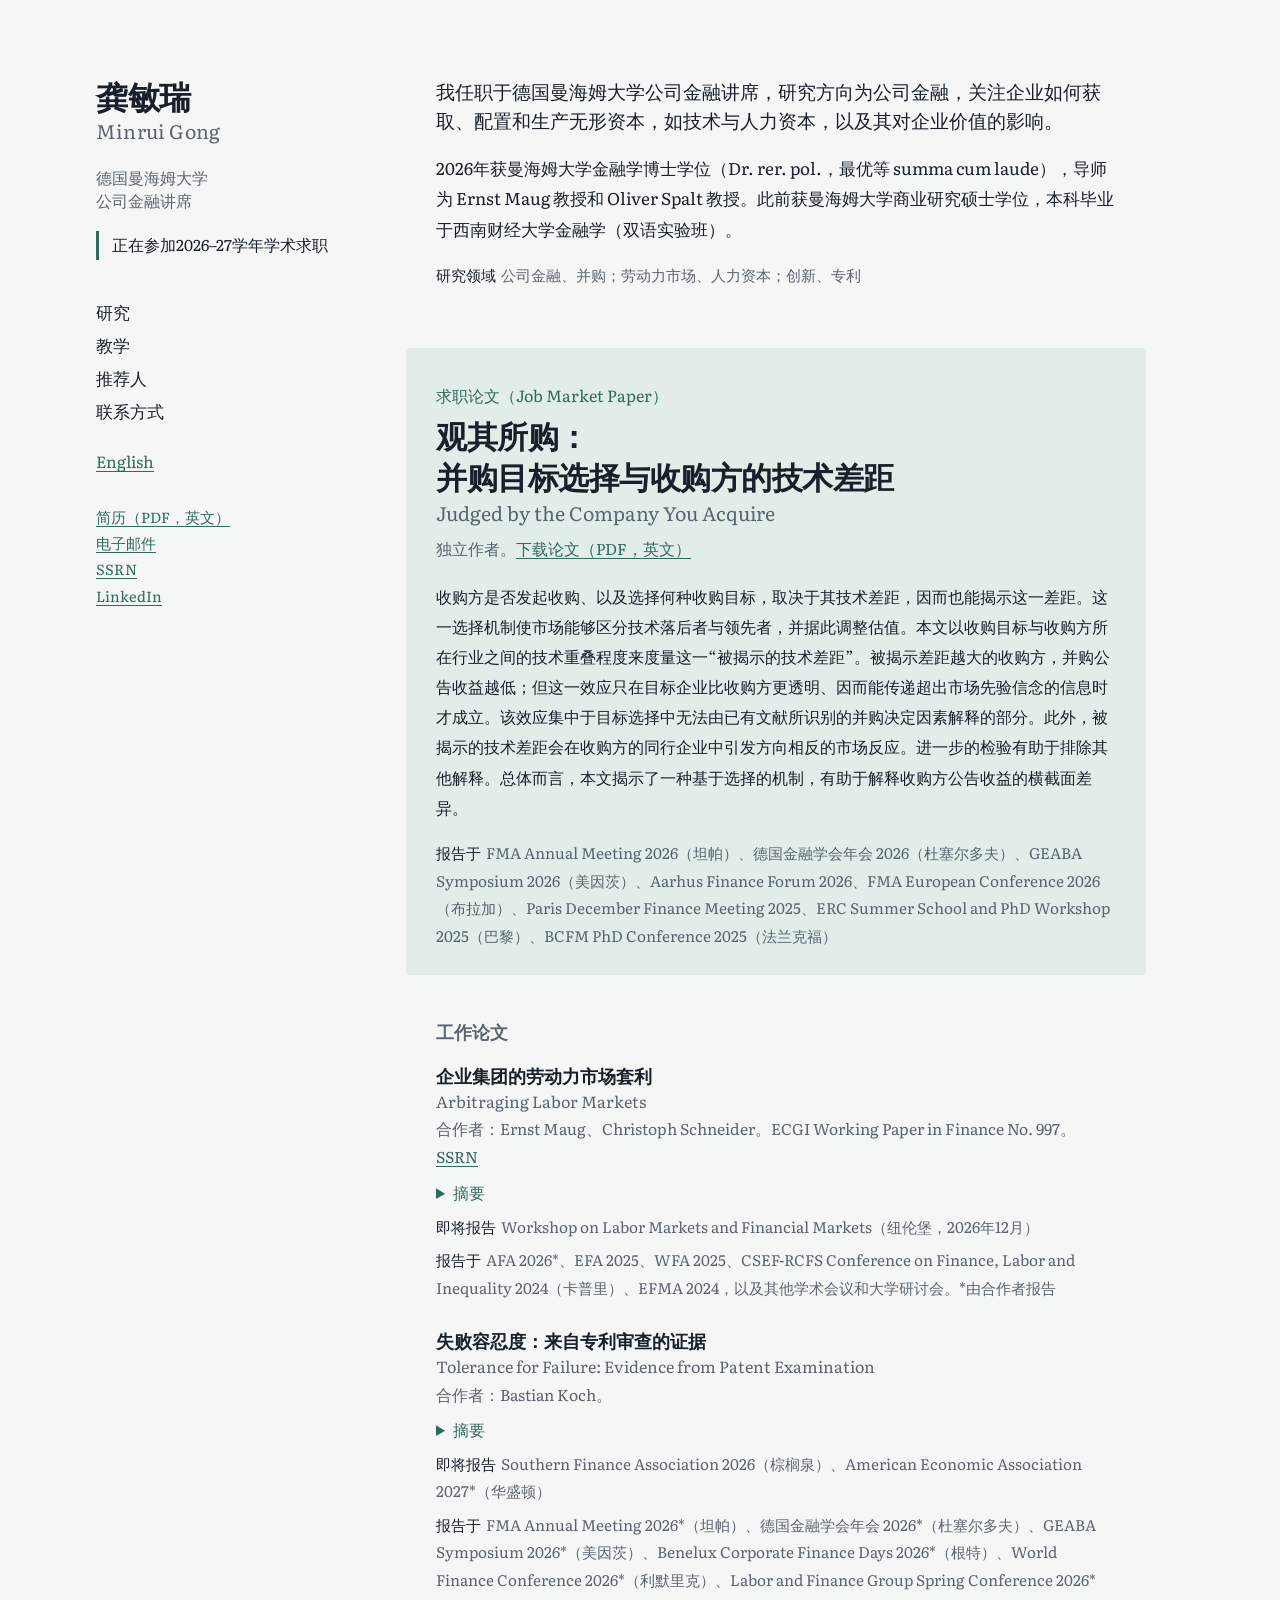
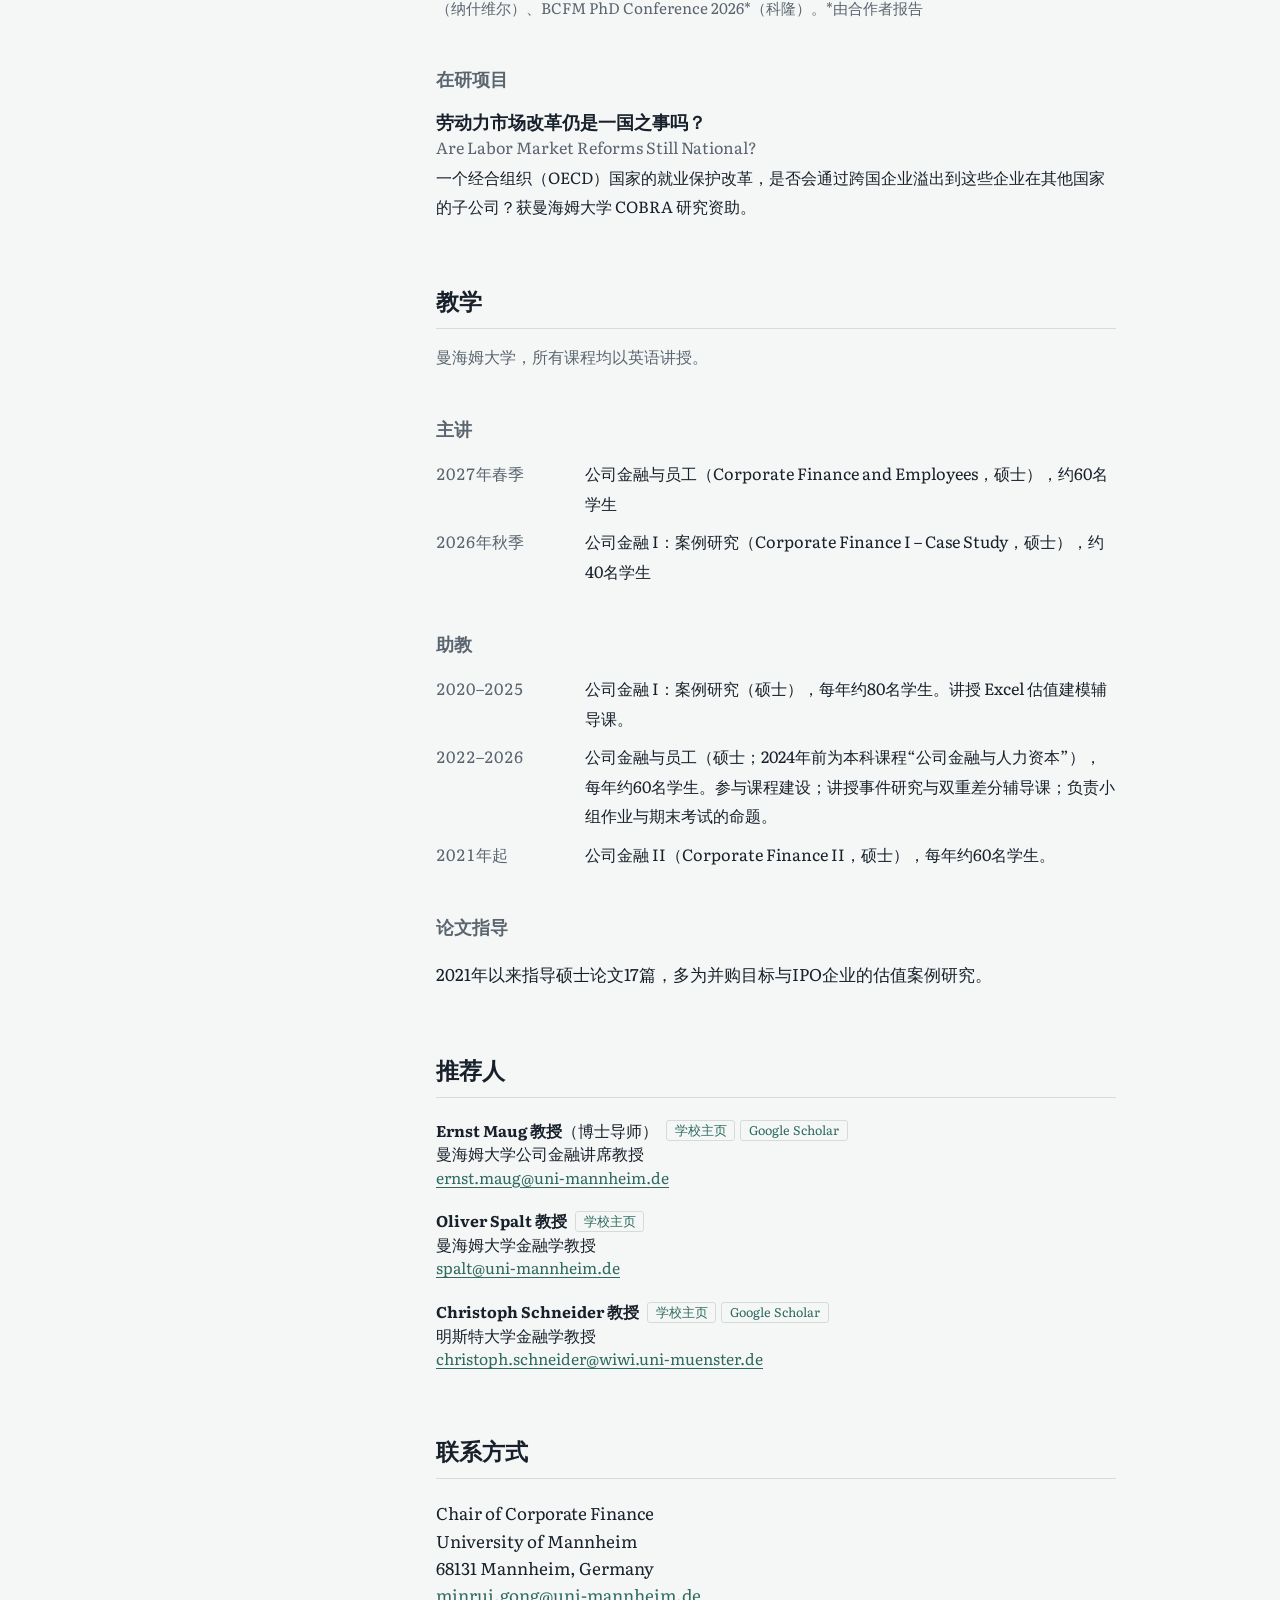
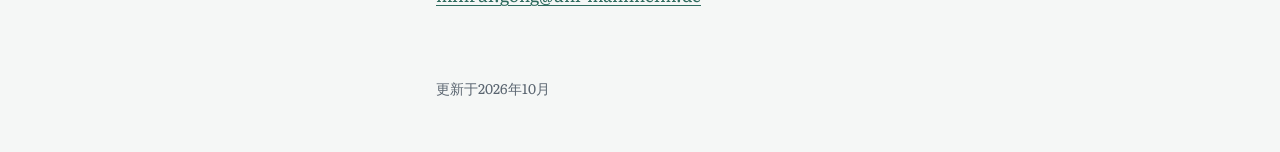
==== commit 977cc7c8: "Presentations: add upcoming talks and WP2 presentations (match CV) Co-Authored-By: Claude Opus 5.5 <" ====
--- a/zh/index.html
+++ b/zh/index.html
@@ -63,6 +63,7 @@
       <summary>摘要</summary>
       <p>本文为企业在同一国家内多地经营提出了一个新的解释。研究发现，当同一企业集团中位于其他地方劳动力市场的成员企业能提供更好的劳动力供给、企业需求与当地劳动力之间更好的匹配以及更低的劳动力成本时，企业会将业务转移出去，自身增长也随之放缓。前两个因素比成本更为重要；因此，企业集团主要着眼于获取人力资本。业务转移集中于资产有形性较低的行业、高技能岗位以及管理职能分散的企业集团。地方劳动力市场条件的重要性与集聚经济相当，且与之相互独立。企业集团主要在各地之间转移的是岗位，而非员工。由此，它们在地方劳动力市场之间进行“套利”。</p>
     </details>
+    <p class="presented"><span>即将报告</span>Workshop on Labor Markets and Financial Markets（纽伦堡，2026年12月）</p>
     <p class="presented"><span>报告于</span>AFA 2026*、EFA 2025、WFA 2025、CSEF-RCFS Conference on Finance, Labor and Inequality 2024（卡普里）、EFMA 2024，以及其他学术会议和大学研讨会。*由合作者报告</p>
   </article>
 
@@ -73,6 +74,8 @@
       <summary>摘要</summary>
       <p>本文基于企业的专利申请历史，提出一种新的企业层面失败容忍度度量：在专利审查中，企业所能承受、且不致终止其创新序列的最大保护范围损失。失败容忍度更高的企业，其专利价值更高、被引次数更多、复杂程度更高，但失败的可能性也更大。与此同时，这些企业申请的专利更少、雇用的发明人更少，因此失败容忍度与创新总产出之间的关系并不确定。利用发明人跳槽事件，本文提供了因果证据，表明更高的失败容忍度能提升发明人的生产率。</p>
     </details>
+    <p class="presented"><span>即将报告</span>Southern Finance Association 2026（棕榈泉）、American Economic Association 2027*（华盛顿）</p>
+    <p class="presented"><span>报告于</span>FMA Annual Meeting 2026*（坦帕）、德国金融学会年会 2026*（杜塞尔多夫）、GEABA Symposium 2026*（美因茨）、Benelux Corporate Finance Days 2026*（根特）、World Finance Conference 2026*（利默里克）、Labor and Finance Group Spring Conference 2026*（纳什维尔）、BCFM PhD Conference 2026*（科隆）。*由合作者报告</p>
   </article>
 
   <h3 class="group">在研项目</h3>
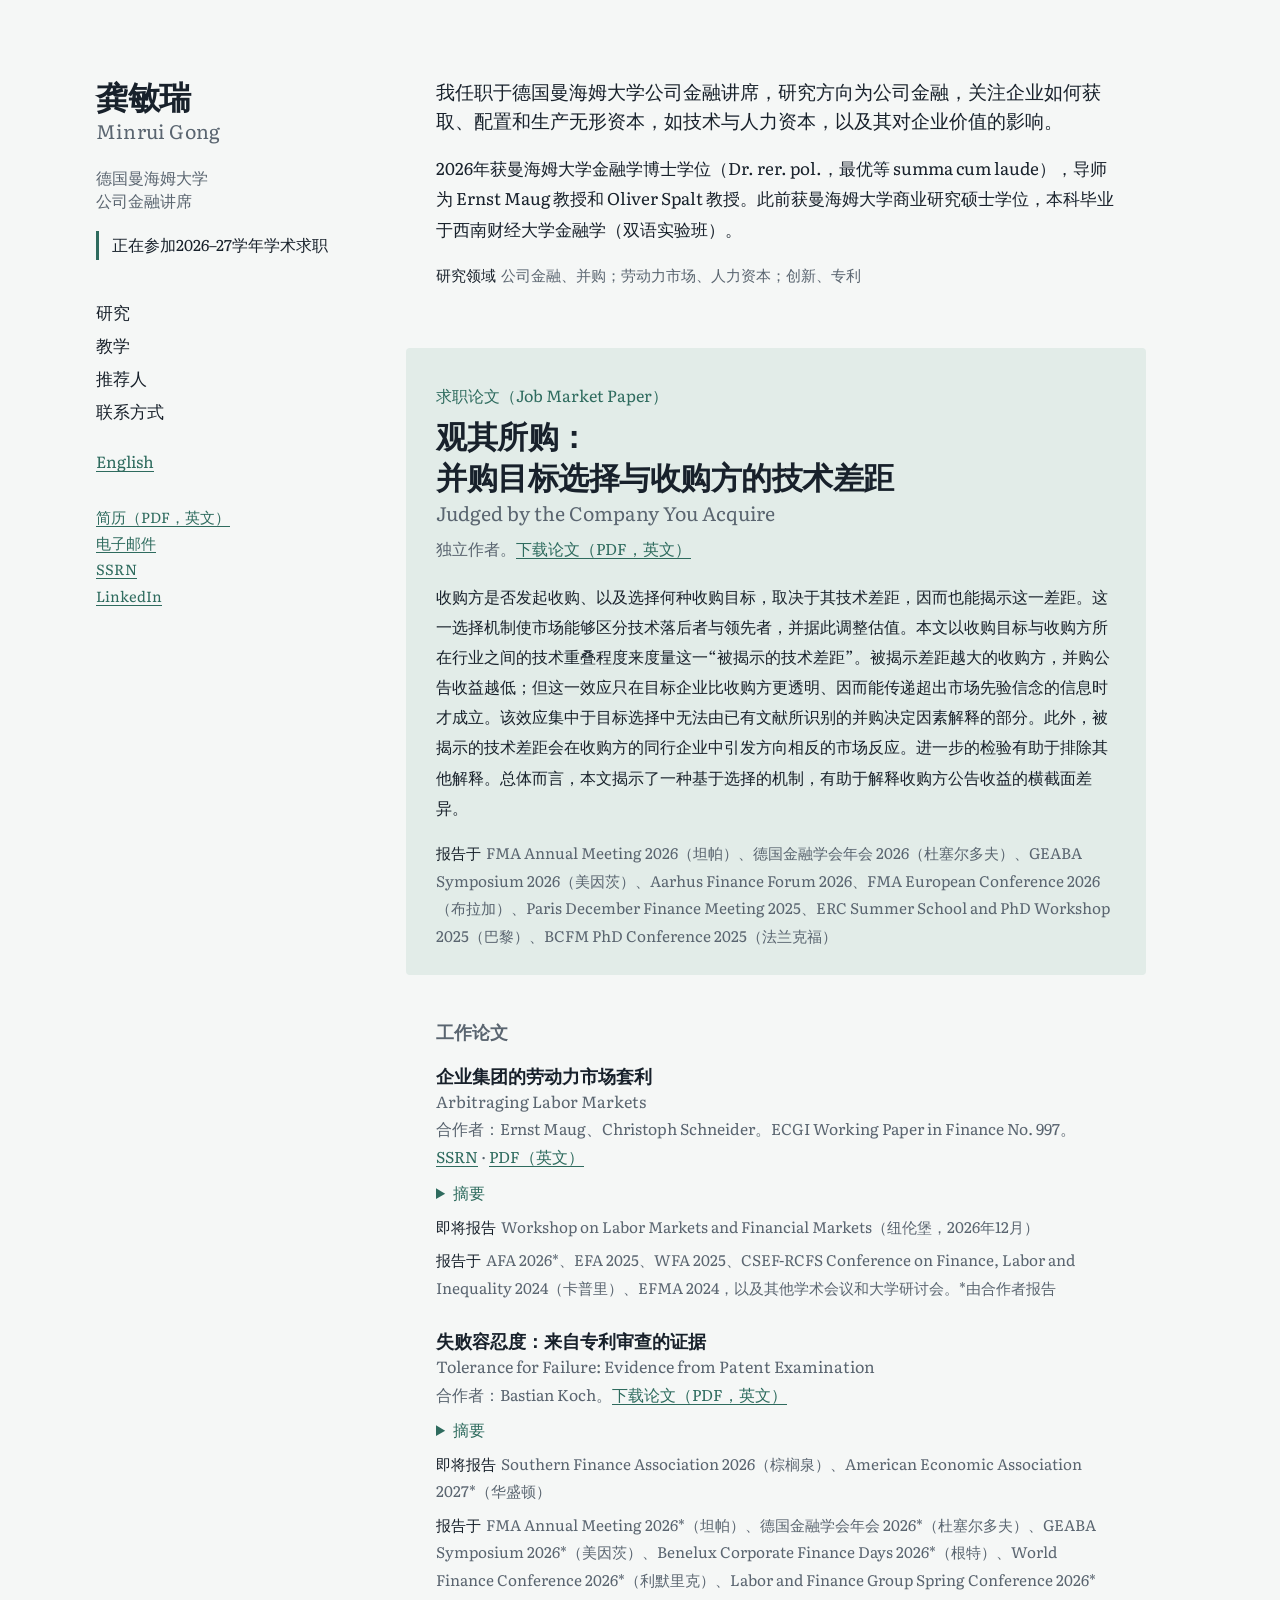
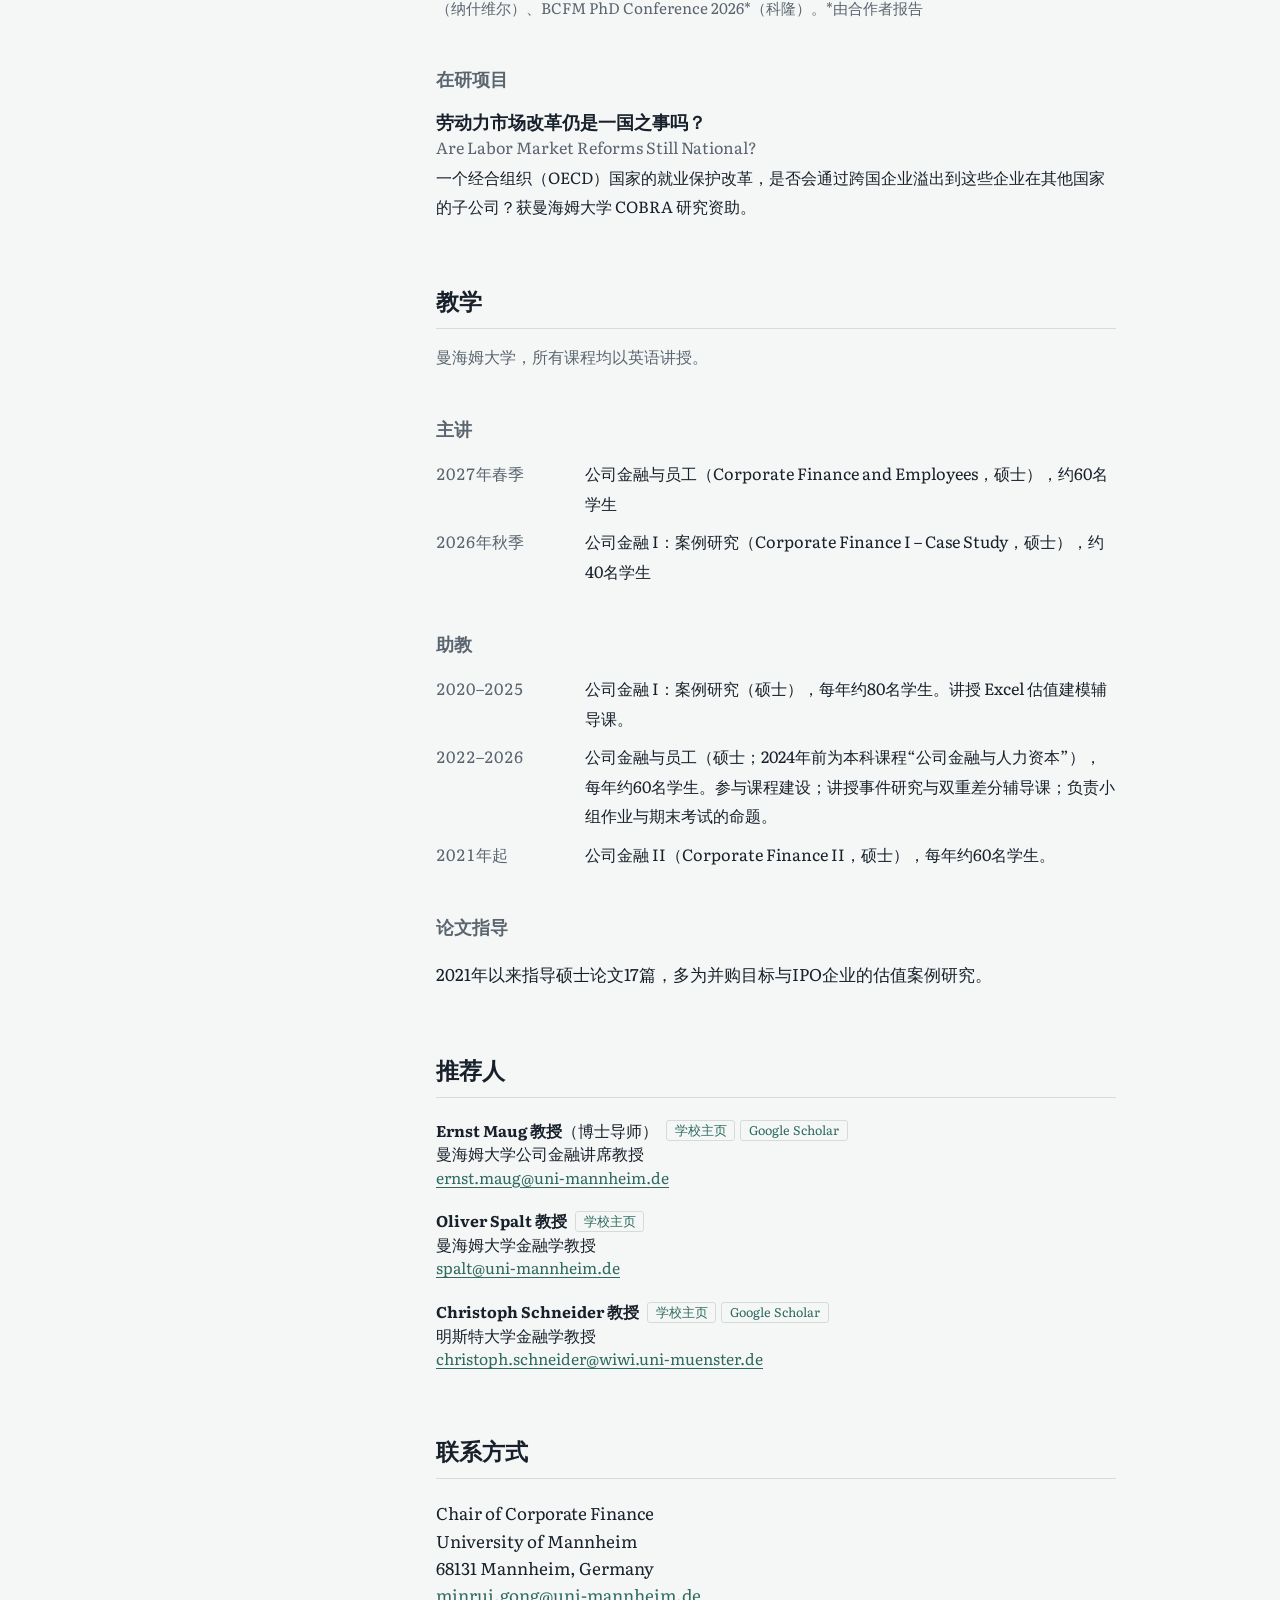
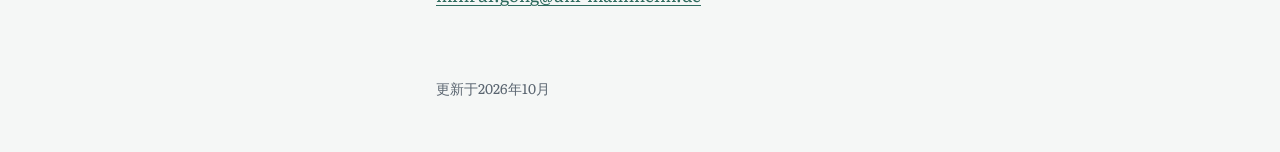
==== commit 2d937c73: "Add PDFs of Arbitraging Labor Markets (12 May 2026) and Tolerance for Failure (25 Feb 2026) and link" ====
--- a/zh/index.html
+++ b/zh/index.html
@@ -58,7 +58,7 @@
 
   <article class="paper">
     <h4><a href="https://papers.ssrn.com/sol3/papers.cfm?abstract_id=4885764">企业集团的劳动力市场套利<span class="title-en" lang="en">Arbitraging Labor Markets</span></a></h4>
-    <p class="paper-meta">合作者：Ernst Maug、Christoph Schneider。ECGI Working Paper in Finance No. 997。<a href="https://papers.ssrn.com/sol3/papers.cfm?abstract_id=4885764">SSRN</a></p>
+    <p class="paper-meta">合作者：Ernst Maug、Christoph Schneider。ECGI Working Paper in Finance No. 997。<a href="https://papers.ssrn.com/sol3/papers.cfm?abstract_id=4885764">SSRN</a> &middot; <a href="../wp-arbitraging-labor-markets.pdf">PDF（英文）</a></p>
     <details>
       <summary>摘要</summary>
       <p>本文为企业在同一国家内多地经营提出了一个新的解释。研究发现，当同一企业集团中位于其他地方劳动力市场的成员企业能提供更好的劳动力供给、企业需求与当地劳动力之间更好的匹配以及更低的劳动力成本时，企业会将业务转移出去，自身增长也随之放缓。前两个因素比成本更为重要；因此，企业集团主要着眼于获取人力资本。业务转移集中于资产有形性较低的行业、高技能岗位以及管理职能分散的企业集团。地方劳动力市场条件的重要性与集聚经济相当，且与之相互独立。企业集团主要在各地之间转移的是岗位，而非员工。由此，它们在地方劳动力市场之间进行“套利”。</p>
@@ -68,8 +68,8 @@
   </article>
 
   <article class="paper">
-    <h4>失败容忍度：来自专利审查的证据<span class="title-en" lang="en">Tolerance for Failure: Evidence from Patent Examination</span></h4>
-    <p class="paper-meta">合作者：Bastian Koch。</p>
+    <h4><a href="../wp-tolerance-for-failure.pdf">失败容忍度：来自专利审查的证据<span class="title-en" lang="en">Tolerance for Failure: Evidence from Patent Examination</span></a></h4>
+    <p class="paper-meta">合作者：Bastian Koch。<a href="../wp-tolerance-for-failure.pdf">下载论文（PDF，英文）</a></p>
     <details>
       <summary>摘要</summary>
       <p>本文基于企业的专利申请历史，提出一种新的企业层面失败容忍度度量：在专利审查中，企业所能承受、且不致终止其创新序列的最大保护范围损失。失败容忍度更高的企业，其专利价值更高、被引次数更多、复杂程度更高，但失败的可能性也更大。与此同时，这些企业申请的专利更少、雇用的发明人更少，因此失败容忍度与创新总产出之间的关系并不确定。利用发明人跳槽事件，本文提供了因果证据，表明更高的失败容忍度能提升发明人的生产率。</p>
